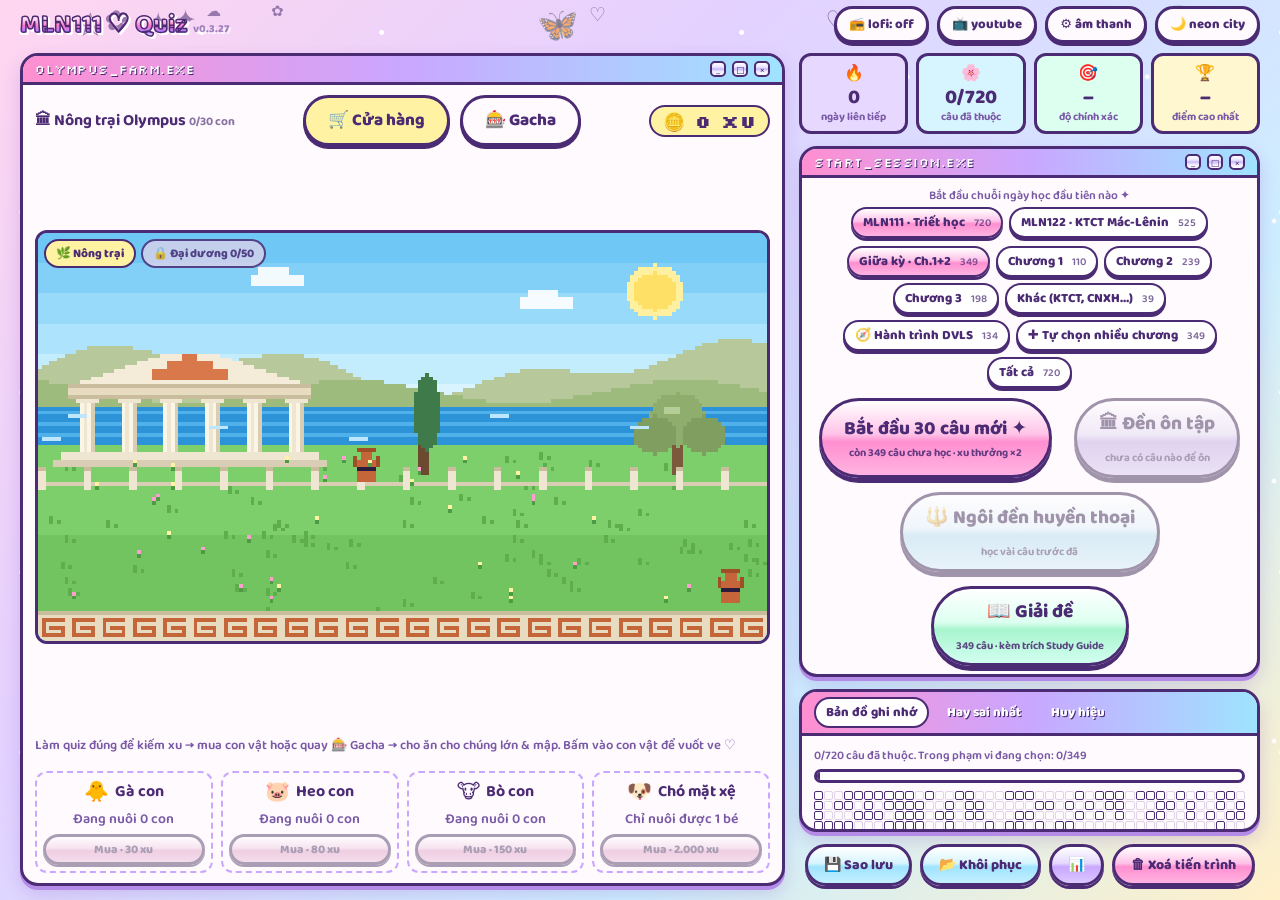
==== index.html @ 5731a17d "Thẻ «câu nhiều đáp án» không nêu số đáp án (v0.3.27) Co-Authored-By: Claude Sonnet 5.5 <noreply@anth" ====
<!doctype html>
<html lang="vi">
<head>
<meta charset="utf-8">
<meta name="viewport" content="width=device-width, initial-scale=1">
<title>MLN111 Quiz Y2K v0.3.27</title>
<link rel="preconnect" href="https://fonts.googleapis.com">
<link rel="preconnect" href="https://fonts.gstatic.com" crossorigin>
<link href="https://fonts.googleapis.com/css2?family=Baloo+2:wght@500;700;800&family=Silkscreen&family=VT323&display=swap" rel="stylesheet">
<link rel="stylesheet" href="css/base.css">
<link rel="stylesheet" href="css/farm.css">
<link rel="stylesheet" href="css/components.css">
<link rel="stylesheet" href="css/home.css">
<link rel="stylesheet" href="css/quiz.css">
<link rel="stylesheet" href="css/result.css">
<link rel="stylesheet" href="css/guide.css">
<link rel="stylesheet" href="css/story.css">
<link rel="stylesheet" href="css/theme.css">
<link rel="stylesheet" href="css/sound-panel.css">
<link rel="stylesheet" href="css/tv.css">
<link rel="stylesheet" href="css/neon-city.css">
<link rel="stylesheet" href="css/home-compact.css">
<link rel="stylesheet" href="css/responsive.css">
</head>
<body class="on-home">
<canvas id="city"></canvas>
<div class="floaty" id="floaty"></div>
<div class="theme-bar">
  <span class="tb-title"><span class="subj-code">MLN111</span> ♡ Quiz <small>v0.3.27</small></span>
  <button class="tbtn" id="lofiBtn" title="Nhạc lofi tự tạo, không cần mạng">📻 lofi: off</button>
  <button class="tbtn" id="tvBtn" title="Phát nhạc từ link YouTube">📺 youtube</button>
  <button class="tbtn" id="sndBtn" title="Cài đặt âm thanh">⚙ âm thanh</button>
  <button class="tbtn" id="themeBtn">🌙 neon city</button>
</div>

<div class="wrap">
  <div class="logo">
    <h1><span class="subj-code">MLN111</span> ♡ Quiz <small style="font-size:12px;opacity:.6;font-weight:700">v0.3.27</small></h1>
    <p><span class="day-only" id="subjDay">✦ ôn Triết học Mác–Lênin kiểu siêu cute ✦</span><span class="night-only" id="subjNight">// lofi beats to study triết học to · 2:00 AM ☂</span></p>
  </div>

  <!-- HOME -->
  <section id="home">
    <div class="col">
      <div class="win farmwin">
        <div class="bar"><span class="t pixel">olympus_farm.exe</span><span class="dots"><i>_</i><i>□</i><i>×</i></span></div>
        <div class="body farm">
          <div class="fhead"><b><span id="mapName">🏛 Nông trại Olympus</span> <small id="farmCount"></small></b><div class="fsw" role="tablist"><button type="button" data-ft="shop" class="on">🛒 Cửa hàng</button><button type="button" data-ft="gacha">🎰 Gacha</button></div><span class="coins pixel" id="coins">🪙 0 xu</span></div>
          <div class="fwrap"><div class="fstage"><canvas id="farmCv" width="192" height="108" aria-label="Nông trại Hy Lạp cổ đại"></canvas><div id="farmTags" class="ftags"></div><div class="fmaps" id="fmaps"></div></div></div>
          <div class="finfo">
            <div class="hint" id="farmInfo"></div>
            <form id="renameForm" class="hidden"><input id="renameIn" maxlength="16" placeholder="Đặt tên cho bé…" autocomplete="off" aria-label="Tên con vật"><button class="btn small" type="submit" title="Lưu tên">✏️</button><button class="btn small blue" type="button" id="feedSel">🌾</button><button class="btn small" type="button" id="voiceSel" title="Ghi âm giọng cho bé">🎙️</button><button class="btn small lav" type="button" id="sellSel">💰</button></form>
          </div>
          <div class="fshop" id="farmShop"></div>
          <div class="gshop hidden" id="gachaShop"></div>
        </div>
      </div>
    </div>

    <div class="col">
      <div class="stats">
        <div class="stat"><div class="e">🔥</div><div class="v" id="sStreak">0</div><div class="l">ngày liên tiếp</div></div>
        <div class="stat"><div class="e">🌸</div><div class="v" id="sMaster">0</div><div class="l">câu đã thuộc</div></div>
        <div class="stat"><div class="e">🎯</div><div class="v" id="sAcc">–</div><div class="l">độ chính xác</div></div>
        <div class="stat"><div class="e">🏆</div><div class="v" id="sBest">–</div><div class="l">điểm cao nhất</div></div>
      </div>

      <div class="win startwin">
        <div class="bar"><span class="t pixel">start_session.exe</span><span class="dots"><i>_</i><i>□</i><i>×</i></span></div>
        <div class="body" style="text-align:center">
          <div class="hint" id="todayMsg"></div>
          <div class="chips" id="subjectChips"></div>
          <div class="chips" id="scopeChips"></div>
          <div class="startrow"><button class="btn big-start" id="startBtn"><span id="startMain">Bắt đầu 30 câu ✦</span><small id="startSub">xu thưởng ×2</small></button><button class="btn lav big-start review" id="reviewBtn" title="Ôn lại các câu đã học · xu thưởng cơ bản">🏛 Đền ôn tập<small id="reviewSub">xu ×2</small></button><button class="btn blue big-start review" id="templeBtn" title="100 câu liên tiếp từ các câu đã học · điểm = số câu đúng"><span>🔱 Ngôi đền huyền thoại</span><small id="templeSub"></small></button><button class="btn mint big-start review" id="giaideBtn" title="Làm lần lượt toàn bộ câu trong phạm vi · sau mỗi câu có trích Study Guide · thoát ra vẫn làm tiếp được"><span id="giaideMain">📖 Giải đề</span><small id="giaideSub"></small></button><button class="btn peach big-start review hidden" id="onsaiBtn" title="Làm lại các câu đã sai trong Giải đề · đúng thì gỡ khỏi kho, sai thì giữ lại cho lượt sau"><span id="onsaiMain">📕 Ôn câu sai</span><small id="onsaiSub"></small></button></div>
          <button class="btn lav story-entry hidden" id="storyBtn" title="Học cả môn qua một câu chuyện có tương tác"><span>📜 Câu chuyện KTCT</span><small>học qua truyện · mô phỏng · quiz chốt</small></button>
          <button type="button" class="linkbtn hidden" id="giaideReset">↺ giải đề lại từ đầu (theo phạm vi đang chọn)</button>
          <div class="hint" style="margin-top:8px">Học mới: toàn câu chưa làm · Ôn tập: ưu tiên câu vừa sai → master 💫 · Giải đề: cả bộ đề, làm tiếp được · Ôn câu sai: làm lại câu sai khi giải đề, đúng là gỡ khỏi kho · mọi chế độ đều trích Study Guide</div>
        </div>
      </div>

      <div class="win infowin">
        <div class="bar"><div class="tabs" role="tablist">
          <button class="tab on" role="tab" data-tab="map" aria-selected="true">Bản đồ ghi nhớ</button>
          <button class="tab" role="tab" data-tab="weak" aria-selected="false">Hay sai nhất</button>
          <button class="tab" role="tab" data-tab="stk" aria-selected="false">Huy hiệu</button>
        </div></div>
        <div class="body tabbody">
          <div class="tabp" id="tp-map">
            <div class="hint" id="mapCount"></div>
            <div class="meter blue"><div id="masterBar" style="width:0%"></div></div>
            <div class="grid100" id="grid"></div>
            <div class="legend">
              <span><i data-b="0"></i>chưa học</span>
              <span><i data-b="-1"></i>vừa sai</span>
              <span><i data-b="1"></i>đang nhớ</span>
              <span><i data-b="2"></i>khá ổn</span>
              <span><i data-b="3"></i>đã thuộc</span>
              <span><i data-b="4"></i>rất chắc</span>
              <span><i data-b="5"></i>master ✦</span>
            </div>
          </div>
          <div class="tabp hidden" id="tp-weak"><ul class="weak" id="weakList"></ul></div>
          <div class="tabp hidden" id="tp-stk"><div class="badges" id="badges"></div></div>
        </div>
      </div>

      <div class="actions">
        <button class="btn small blue" id="exportBtn" title="Tiến trình được lưu tự động trong trình duyệt này. Sao lưu (kèm giọng ghi âm) để chuyển sang máy khác">💾 Sao lưu</button>
        <button class="btn small blue" id="importBtn">📂 Khôi phục</button>
        <button class="btn small lav" id="storageBtn" title="Xem dung lượng đã dùng" aria-label="Dung lượng lưu trữ">📊</button>
        <button class="btn small" id="resetBtn">🗑 Xoá tiến trình</button>
        <input type="file" id="importFile" accept=".json,application/json" class="hidden">
      </div>
      <footer>Tiến trình được lưu tự động trong trình duyệt này ♡</footer>
    </div>
  </section>

  <!-- CÂU CHUYỆN KTCT (MLN122) -->
  <section id="story" class="hidden">
    <div class="win storywin">
      <div class="bar"><span class="t pixel">ktct_story.exe</span><span class="dots"><i>_</i><i>□</i><i>×</i></span></div>
      <div class="body" id="storyBody"></div>
    </div>
  </section>

  <!-- QUIZ -->
  <section id="quiz" class="hidden">
    <div class="win">
      <div class="bar"><span class="t pixel" id="qTitle">question_01.exe</span><span class="dots"><i>_</i><i>□</i><i id="quitX" style="cursor:pointer" title="Thoát">×</i></span></div>
      <div class="body">
        <div class="qtop">
          <span class="chip pixel" id="qCount">1/30</span>
          <span class="chip combo" id="combo">combo ×0</span>
          <span class="chip mult pixel" id="qMult">xu ×1</span>
          <span class="chip" id="qScore">✓ 0</span>
          <span class="chip pixel" id="qXp">+0 xu</span>
        </div>
        <div class="meter" style="margin-bottom:16px"><div id="qBar" style="width:0%"></div></div>
        <div id="qTags"></div>
        <p class="qtext" id="qText"></p>
        <div class="opts" id="opts"></div>
        <div class="feedback" id="fb"><span class="fe" id="fbE"></span><span id="fbT"></span></div>
        <div id="explain"></div>
        <div class="qnav">
          <button class="btn small lav" id="quitBtn">← Thoát</button>
          <span class="kbd">phím 1–5 / A–E để chọn · Enter để tiếp</span>
          <button class="btn small blue" id="nextBtn">Chốt đáp án</button>
        </div>
      </div>
    </div>
  </section>

  <!-- RESULT -->
  <section id="result" class="hidden">
    <div class="win">
      <div class="bar"><span class="t pixel">result.exe</span><span class="dots"><i>_</i><i>□</i><i>×</i></span></div>
      <div class="body score">
        <div class="num" id="rNum">0/30</div>
        <div class="sticker" id="rSticker"></div>
        <div class="hint" id="rMsg"></div>
        <div class="row" style="margin-top:14px">
          <span class="chip pixel" id="rXp">+0 xu</span>
          <span class="chip" id="rCombo">combo max ×0</span>
          <span class="chip" id="rStreak">🔥 0 ngày</span>
        </div>
        <div id="rBadges" class="badges" style="justify-content:center;margin-top:14px"></div>
        <div class="row" style="margin-top:18px">
          <button class="btn" id="againBtn">Thêm 30 câu nữa ✦</button>
          <button class="btn lav hidden" id="fixAgain">🔁 Làm lại câu sai</button>
          <button class="btn peach hidden" id="onsaiAgain">📕 Ôn câu sai</button>
          <button class="btn blue" id="homeBtn">Về nhà ⌂</button>
        </div>
      </div>
    </div>
    <div class="win" id="reviewWin">
      <div class="bar"><span class="t pixel">on_lai_cau_sai.txt</span><span class="dots"><i>_</i><i>□</i><i>×</i></span></div>
      <div class="body"><div class="review" id="review"></div></div>
    </div>
  </section>
</div>

<div class="win sset hidden" id="sset" role="dialog" aria-label="Cài đặt âm thanh">
  <div class="bar"><span class="t pixel">sound_settings.exe</span><span class="dots"><i id="ssClose" style="cursor:pointer" title="Đóng">×</i></span></div>
  <div class="ssbody">
    <label class="sw"><input type="checkbox" id="ssHover"><span>Tiếng khi rê chuột</span></label>
    <div class="ssnote">Chọn kiểu tiếng (bấm để nghe thử):</div>
    <div class="sschips" id="ssStyles"></div>
    <label class="sw"><input type="checkbox" id="ssFx"><span>Tiếng đúng / sai / hoàn thành</span></label>
    <div class="swrow" id="ssMemeRow"><label class="sw"><input type="checkbox" id="ssMeme"><span>Tiếng meme khi sai 😂</span></label><button type="button" class="tbtn" id="ssMemeTry">▶ thử</button></div>
    <label class="rng"><span>Âm lượng hiệu ứng</span><input type="range" id="ssVol" min="0" max="100"></label>
    <label class="rng"><span>Âm lượng lofi</span><input type="range" id="ssLofi" min="0" max="100"></label>
  </div>
</div>

<div class="win tv hidden" id="tv">
  <div class="bar"><span class="t pixel">tv.exe ♪</span><span class="dots"><i id="tvMin" style="cursor:pointer" title="Thu gọn">_</i><i id="tvClose" style="cursor:pointer" title="Tắt nhạc">×</i></span></div>
  <div class="tvbody">
    <div class="screen"><div id="tvPlayer"></div><div class="tvempty" id="tvEmpty">▾ dán link YouTube bên dưới ▾</div></div>
    <div class="tvctl">
      <button class="tbtn" id="tvPlay" title="Phát / tạm dừng">▶</button>
      <input type="range" id="tvVol" min="0" max="100" aria-label="Âm lượng">
      <button class="tbtn" id="tvLoop" title="Lặp lại">🔁</button>
    </div>
    <form id="tvForm" class="tvform"><input id="tvUrl" placeholder="Link YouTube (video hoặc playlist)…" autocomplete="off"><button class="tbtn" type="submit">+ phát</button></form>
    <div class="tvmsg" id="tvMsg"></div>
    <ul class="tvlist" id="tvList"></ul>
  </div>
</div>

<div id="newsModal" class="gmodal hidden" role="dialog" aria-modal="true" aria-label="Thông báo cập nhật"><div class="gbox">
  <div style="font-size:42px">🎉</div>
  <h3>Hệ thống vừa có cập nhật mới!</h3>
  <div id="newsBody" class="news-body"></div>
  <div style="display:flex;gap:8px;justify-content:center;flex-wrap:wrap;margin-top:10px"><button class="btn" id="newsGo">Thử ngay ✦</button><button class="btn lav" id="newsOk">Đã hiểu</button></div>
</div></div>
<div id="gModal" class="gmodal hidden" role="dialog" aria-modal="true" aria-label="Máy gacha"><div id="gBox" class="gbox"></div></div>
<script src="js/data/questions.js"></script>
<script src="js/data/questions-dvls.js"></script>
<script src="js/data/questions-mln122.js"></script>
<script src="js/data/sounds.js"></script>
<script src="js/data/guide.js"></script>
<script src="js/data/guide-mln122.js"></script>
<script src="js/core/config.js"></script>
<script src="js/core/storage.js"></script>
<script src="js/quiz/selection.js"></script>
<script src="js/farm/sprites.js"></script>
<script src="js/farm/gacha-land.js"></script>
<script src="js/farm/gacha-ocean.js"></script>
<script src="js/farm/farm-scene.js"></script>
<script src="js/farm/ocean-scene.js"></script>
<script src="js/farm/farm-loop.js"></script>
<script src="js/farm/farm-ui.js"></script>
<script src="js/farm/gacha.js"></script>
<script src="js/farm/farm-input.js"></script>
<script src="js/farm/voice.js"></script>
<script src="js/core/dates.js"></script>
<script src="js/progress/badges.js"></script>
<script src="js/audio/sfx.js"></script>
<script src="js/audio/sound-panel.js"></script>
<script src="js/ui/fx.js"></script>
<script src="js/ui/theme.js"></script>
<script src="js/ui/city.js"></script>
<script src="js/audio/lofi.js"></script>
<script src="js/ui/tv.js"></script>
<script src="js/ui/storage-panel.js"></script>
<script src="js/ui/home.js"></script>
<script src="js/quiz/guide-match.js"></script>
<script src="js/quiz/session.js"></script>
<script src="js/story/formulas.js"></script>
<script src="js/data/story-mln122.js"></script>
<script src="js/story/story.js"></script>
<script src="js/ui/news.js"></script>
<script src="js/app.js"></script>
</body>
</html>
---- css/base.css ----
:root{
  --pink:#ff8fd0; --pink2:#ffc2e8; --lav:#c9a7ff; --lav2:#e6d8ff; --sky:#9fe3ff; --sky2:#d7f5ff;
  --mint:#a8f5cf; --lemon:#fff3a3; --ink:#4b2b73; --ink2:#7a5aa6; --white:#fffafe;
  --ok:#3ddc97; --bad:#ff5c8a;
  --chrome:linear-gradient(180deg,#ffffff 0%,#e9e3ff 35%,#c7b8f5 50%,#efe9ff 70%,#ffffff 100%);
  --shadow:0 6px 0 #b48ce8, 0 10px 24px rgba(120,60,180,.25);
}
*{box-sizing:border-box}
html,body{margin:0;min-height:100%}
body{
  font-family:"Baloo 2",system-ui,sans-serif;color:var(--ink);
  background:
    radial-gradient(circle at 12% 18%,#fff 0 2px,transparent 3px),
    radial-gradient(circle at 78% 32%,#fff 0 1.5px,transparent 3px),
    radial-gradient(circle at 42% 78%,#fff 0 2px,transparent 3px),
    radial-gradient(circle at 90% 85%,#fff 0 1.5px,transparent 3px),
    linear-gradient(135deg,#ffd6f0 0%,#e3d1ff 35%,#cdeeff 70%,#fff0c9 100%);
  background-size:180px 180px,240px 240px,200px 200px,260px 260px,100% 100%;
  background-attachment:fixed;
  overflow-x:hidden;
}
.pixel{font-family:"Silkscreen",monospace;letter-spacing:.5px}
.floaty{position:fixed;inset:0;pointer-events:none;z-index:0;overflow:hidden}
.floaty span{position:absolute;font-size:22px;opacity:.55;animation:drift linear infinite}
@keyframes drift{from{transform:translateY(110vh) rotate(0)}to{transform:translateY(-15vh) rotate(360deg)}}


.wrap{position:relative;z-index:1;max-width:820px;margin:0 auto;padding:22px 16px 60px}
.logo{text-align:center;margin:6px 0 18px}
.logo h1{
  margin:0;font-size:clamp(34px,8vw,58px);line-height:1;font-weight:800;
  background:linear-gradient(180deg,#fff 0%,#ffd1f0 30%,#ff7ac8 52%,#b07bff 75%,#fff 100%);
  -webkit-background-clip:text;background-clip:text;color:transparent;
  -webkit-text-stroke:2px var(--ink);filter:drop-shadow(3px 4px 0 #fff) drop-shadow(5px 6px 0 rgba(75,43,115,.25));
}
.logo p{margin:6px 0 0;color:var(--ink2);font-weight:700}
---- css/farm.css ----
.farm canvas{width:100%;height:100%;display:block;image-rendering:pixelated;cursor:pointer}
.fstage{position:relative;width:100%;aspect-ratio:16/9;container-type:inline-size;border:3px solid var(--ink);border-radius:12px;overflow:hidden;background:#8fd8ff}
.ftags{position:absolute;inset:0;pointer-events:none;overflow:hidden}
.ftag{position:absolute;transform:translate(-50%,-100%);white-space:nowrap;font-weight:800;font-size:clamp(9px,2.6cqw,14px);line-height:1.1;color:#fff;background:rgba(75,43,115,.78);border-radius:999px;padding:1px 7px;text-shadow:0 1px 0 rgba(0,0,0,.4)}
[data-theme="night"] .ftag{border-radius:2px;background:rgba(10,7,24,.8);color:var(--lemon)}
.fhead{display:flex;justify-content:space-between;align-items:center;gap:8px;flex-wrap:wrap;margin-bottom:8px}
.fhead small{font-size:12px;opacity:.65;font-weight:700}
.coins{font-size:18px;font-weight:800;border:2px solid var(--ink);border-radius:999px;padding:2px 12px;background:var(--lemon)}
#renameIn{flex:1;min-width:0;font:inherit;padding:6px 14px;border:2px solid var(--ink);border-radius:999px;background:#fff;color:var(--ink)}
#renameForm.hidden{display:none!important}
[data-theme="night"] #renameIn{border-radius:2px;background:#0a0718;color:#fff;border-color:var(--sky)}
.fshop{display:grid;grid-template-columns:repeat(auto-fit,minmax(150px,1fr));gap:10px}
.fcard{border:2px dashed var(--lav);border-radius:12px;padding:8px;text-align:center;display:grid;gap:6px;justify-items:center}
.fcard .e{font-size:28px;line-height:1}
.fcard .btn:disabled{opacity:.45;cursor:not-allowed;filter:grayscale(.4)}
[data-theme="night"] .fstage{border-radius:2px;border-color:var(--sky)}
[data-theme="night"] .coins{border-radius:2px;background:#241a05;color:var(--lemon)}
[data-theme="night"] .fcard{border-radius:2px;border-color:#3d3279}
.fmaps{position:absolute;top:6px;left:6px;z-index:3;display:flex;gap:5px}
.fmaps button{font-family:"Baloo 2",system-ui,sans-serif;font-weight:800;font-size:12px;cursor:pointer;border:2px solid var(--ink);border-radius:999px;padding:3px 10px;background:rgba(255,255,255,.88);color:var(--ink)}
.fmaps button.on{background:var(--lemon);color:#4b2b73}
.fmaps button.lock{opacity:.85;background:rgba(220,210,235,.92)}
[data-theme="night"] .fmaps button{border-radius:2px;border-color:var(--sky);background:rgba(10,7,24,.82);color:var(--sky)}
[data-theme="night"] .fmaps button.on{background:var(--pink);color:#1a0a1f;border-color:var(--pink)}
.fsw{display:flex;gap:10px}
.fsw button{font-family:"Baloo 2",system-ui,sans-serif;font-weight:800;font-size:17px;cursor:pointer;border:3px solid var(--ink);border-radius:999px;padding:9px 22px;box-shadow:0 3px 0 var(--ink);background:var(--white);color:var(--ink)}
.fsw button.on{background:var(--lemon);color:#4b2b73}
[data-theme="night"] .fsw button{border-radius:2px;border-color:var(--lav);background:#170f33;color:var(--ink2)}
[data-theme="night"] .fsw button.on{background:var(--pink);color:#1a0a1f;border-color:var(--pink)}
.gshop{display:grid;grid-template-columns:repeat(auto-fit,minmax(200px,1fr));gap:10px}
.gcard{display:grid;grid-template-columns:auto 1fr;gap:4px 10px;align-items:center;border:2px solid var(--ink);border-radius:12px;padding:8px;background:linear-gradient(160deg,var(--g1),var(--g2));color:#3a2457}
[data-theme="night"] .gcard{border-radius:2px;border-color:var(--lav);background:linear-gradient(160deg,#1d1544,#0c2436);color:var(--ink)}
.gcard canvas{cursor:default!important}
.gi{display:grid;gap:1px;min-width:0}
.gi b{font-size:14px;line-height:1.15}
.gi small{font-size:11px;opacity:.75;font-weight:700}
.gbtns{grid-column:1/3;display:flex;gap:6px}
.gbtns .btn{flex:1;font-size:12px;padding:4px 6px;box-shadow:0 2px 0 var(--ink);white-space:nowrap}
.gbtns .btn:first-child{flex:2}
.gcard .btn:disabled,#renameForm .btn:disabled{opacity:.45;cursor:not-allowed;filter:grayscale(.4)}
#renameForm .btn{white-space:nowrap;padding:5px 11px}
.gmodal{position:fixed;inset:0;z-index:200;display:grid;place-items:center;background:rgba(40,20,70,.62);backdrop-filter:blur(3px);padding:14px;animation:fadeIn .2s}
.gbox{width:min(700px,100%);max-height:calc(100dvh - 28px);overflow:auto;background:var(--white);color:var(--ink);border:3px solid var(--ink);border-radius:18px;box-shadow:0 8px 0 #b48ce8,0 16px 40px rgba(0,0,0,.3);padding:16px;text-align:center}
[data-theme="night"] .gbox{border-radius:4px;border-color:var(--sky);background:#0e0a22}
.gbox h3{margin:6px 0 2px;font-size:20px}
.gnote{margin:2px 0 8px;opacity:.8;font-weight:700;font-size:14px}
.grar{display:inline-block;color:#fff;font-family:"Silkscreen",monospace;font-size:13px;padding:3px 14px;border-radius:999px;border:2px solid #4b2b73;text-shadow:1px 1px 0 rgba(0,0,0,.45)}
.grar.r3{background:linear-gradient(90deg,#ff5fa2,#ffb800,#5ac86a,#4aa8ff,#b45cff,#ff5fa2);background-size:200% 100%;animation:rainbow 2s linear infinite}
.gstage{display:grid;place-items:center;min-height:180px;margin:8px 0;border-radius:14px;background:radial-gradient(circle,var(--gc,transparent) 0,transparent 68%)}
.gstage canvas{image-rendering:pixelated}
.gcap canvas{animation:rattle .18s infinite}
.gstage canvas.pop{animation:revealPop .5s cubic-bezier(.2,1.4,.4,1)}
@keyframes rattle{0%{transform:rotate(-12deg)}50%{transform:rotate(12deg) translateY(-4px)}100%{transform:rotate(-12deg)}}
@keyframes rainbow{to{background-position:200% 0}}
@keyframes revealPop{0%{transform:scale(.2);opacity:0}70%{transform:scale(1.15)}100%{transform:scale(1);opacity:1}}
.vbar{height:12px;border:2px solid var(--ink);border-radius:999px;overflow:hidden;margin:10px auto;width:min(340px,100%)}
.vbar i{display:block;height:100%;width:0;background:var(--pink)}
.vrow{display:flex;gap:8px;align-items:center;justify-content:center;flex-wrap:wrap;margin:6px 0;font-weight:700;font-size:14px}
.vrow input[type=range]{width:200px;accent-color:var(--pink)}
.gnew{display:inline-block;margin-left:8px;font-size:12px;vertical-align:middle;background:#fff3a3;color:#4b2b73;border:2px solid #4b2b73;border-radius:999px;padding:0 8px}
.gact{display:flex;gap:10px;justify-content:center;flex-wrap:wrap;margin-top:8px}
.grates{display:flex;gap:6px;flex-wrap:wrap;justify-content:center;font-size:12px;font-weight:800;margin:4px 0 6px}
.grates span{border:2px solid;border-radius:999px;padding:1px 8px}
.gdex{display:grid;grid-template-columns:repeat(auto-fill,minmax(118px,1fr));gap:8px;text-align:center;margin:8px 0}
.gslot{border:2px solid var(--rc);border-radius:12px;padding:6px 4px;display:grid;gap:2px;justify-items:center;align-content:start;min-height:112px}
.gslot .gv{height:58px;display:grid;place-items:end center}
.gslot small{font-size:10px;font-weight:800;color:var(--rc)}
.gslot b{font-size:12px;line-height:1.15}
.gslot em{font-style:normal;font-size:11px;opacity:.75;line-height:1.15}
.gslot.off canvas{filter:brightness(0);opacity:.28}
@media (prefers-reduced-motion:reduce){.gcap canvas,.grar.r3,.gstage canvas.pop{animation:none}}
---- css/components.css ----
.win{background:var(--white);border:3px solid var(--ink);border-radius:18px;box-shadow:var(--shadow);overflow:hidden;margin-bottom:18px}
.bar{display:flex;align-items:center;gap:8px;padding:7px 12px;background:linear-gradient(90deg,var(--pink),var(--lav),var(--sky));border-bottom:3px solid var(--ink);color:#fff;font-size:13px;text-shadow:1px 1px 0 var(--ink)}
.bar .t{flex:1;white-space:nowrap;overflow:hidden;text-overflow:ellipsis}
.bar .dots{display:flex;gap:6px}
.bar .dots i{width:16px;height:16px;border-radius:5px;border:2px solid var(--ink);background:var(--chrome);display:grid;place-items:center;font-style:normal;font-size:9px;color:var(--ink);text-shadow:none}
.body{padding:18px}

.btn{
  font:inherit;font-weight:800;cursor:pointer;border:3px solid var(--ink);border-radius:999px;padding:12px 26px;
  background:linear-gradient(180deg,#fff 0%,var(--pink2) 45%,var(--pink) 55%,#ffb3e2 100%);color:var(--ink);
  box-shadow:0 5px 0 var(--ink);transition:transform .08s,box-shadow .08s;font-size:18px;
}
.btn:hover{transform:translateY(-2px);box-shadow:0 7px 0 var(--ink)}
.btn:active{transform:translateY(4px);box-shadow:0 1px 0 var(--ink)}
.btn.blue{background:linear-gradient(180deg,#fff 0%,var(--sky2) 45%,var(--sky) 55%,#c4f0ff 100%)}
.btn.lav{background:linear-gradient(180deg,#fff 0%,var(--lav2) 45%,var(--lav) 55%,#dcc8ff 100%)}
.btn.small{font-size:14px;padding:7px 16px;box-shadow:0 3px 0 var(--ink)}
.btn:disabled{opacity:.45;cursor:not-allowed;transform:none}
.startrow{display:flex;flex-wrap:wrap;gap:12px;justify-content:center;align-items:stretch}
.big-start small{display:block;font-family:inherit;font-size:12px;font-weight:700;opacity:.85;margin-top:2px}
.big-start:disabled,.big-start.review:disabled{opacity:.5;cursor:not-allowed;animation:none;filter:grayscale(.4)}
.big-start{display:block;margin:6px auto 0;font-size:24px;padding:16px 40px;animation:bob 2.2s ease-in-out infinite}
@keyframes bob{50%{transform:translateY(-5px)}}
---- css/home.css ----
/* home */
.hero{display:grid;grid-template-columns:auto 1fr;gap:18px;align-items:center}
.pet{width:110px;height:110px;border-radius:50%;border:3px solid var(--ink);display:grid;place-items:center;font-size:58px;
  background:radial-gradient(circle at 35% 30%,#fff 0 18%,var(--lemon) 40%,var(--pink2) 100%);box-shadow:inset -6px -8px 0 rgba(176,123,255,.35);animation:bob 3s ease-in-out infinite}
.lvl{display:flex;justify-content:space-between;align-items:baseline;gap:8px;flex-wrap:wrap}
.lvl b{font-size:26px}
.meter{height:22px;border:3px solid var(--ink);border-radius:999px;background:#fff;overflow:hidden;margin-top:6px}
.meter>div{height:100%;background:repeating-linear-gradient(45deg,var(--pink) 0 12px,#ffa6dc 12px 24px);border-right:3px solid var(--ink);transition:width .6s cubic-bezier(.3,1.6,.5,1)}
.meter.blue>div{background:repeating-linear-gradient(45deg,var(--sky) 0 12px,#bdecff 12px 24px)}
.hint{color:var(--ink2);font-size:14px;font-weight:600}

.stats{display:grid;grid-template-columns:repeat(4,1fr);gap:12px}
.stat{border:3px solid var(--ink);border-radius:16px;padding:10px;text-align:center;background:var(--lav2)}
.stat:nth-child(2){background:var(--sky2)}.stat:nth-child(3){background:#dcfff0}.stat:nth-child(4){background:#fff7cf}
.stat .e{font-size:26px}
.stat .v{font-size:26px;font-weight:800;line-height:1.1}
.stat .l{font-size:12px;font-weight:700;color:var(--ink2)}

.chips{display:flex;flex-wrap:wrap;gap:8px;justify-content:center;margin:4px 0 14px}
.chip{font:inherit;font-weight:700;font-size:14px;padding:6px 14px;border-radius:999px;border:2px solid var(--ink);background:#fff;color:var(--ink);cursor:pointer;box-shadow:0 3px 0 var(--ink);transition:transform .08s}
.chip:active{transform:translateY(2px);box-shadow:0 1px 0 var(--ink)}
.chip.on{background:linear-gradient(180deg,#fff 0%,var(--pink2) 45%,var(--pink) 55%,#ffb3e2 100%)}
.chip small{opacity:.7;font-weight:600;margin-left:4px}
.grid100 i.out{opacity:.18}
[data-theme="night"] .chip{background:var(--surface);color:var(--ink);border-color:var(--line2);box-shadow:3px 3px 0 var(--hard)}
[data-theme="night"] .chip.on{background:var(--pink);color:#1a0a1f;border-color:var(--pink);box-shadow:3px 3px 0 var(--hard)}
.grid100{display:grid;grid-template-columns:repeat(auto-fill,minmax(9px,1fr));gap:1px;margin-top:8px}
.grid100 i{aspect-ratio:1;border-radius:2px;border:1px solid var(--ink)}
.grid100 i,.legend i{--c0:#fff;--c-1:#ff9cb8;--c1:#ffe9a3;--c2:#c8f0ff;--c3:#b8f5d6;--c4:#7fe6b2;--c5:#d7b5ff;background:var(--c0)}
i[data-b="-1"]{background:var(--c-1)!important}
i[data-b="1"]{background:var(--c1)!important}
i[data-b="2"]{background:var(--c2)!important}
i[data-b="3"]{background:var(--c3)!important}
i[data-b="4"]{background:var(--c4)!important}
i[data-b="5"]{background:var(--c5)!important}
.legend{display:flex;flex-wrap:wrap;gap:4px 10px;margin-top:8px;font-size:11px;font-weight:700;color:var(--ink2)}
.legend span{display:flex;align-items:center;gap:4px}
.legend i{width:14px;height:14px;border-radius:4px;border:2px solid var(--ink);display:inline-block}

.weak{list-style:none;margin:0;padding:0;display:grid;gap:8px}
.weak li{border:2px dashed var(--pink);border-radius:12px;padding:8px 12px;background:#fff5fb;font-size:15px;display:flex;gap:10px;align-items:flex-start}
.weak .rate{flex:none;font-weight:800;color:var(--bad);font-size:13px;background:#ffe0ea;border:2px solid var(--bad);border-radius:999px;padding:0 8px}

.badges{display:flex;flex-wrap:wrap;gap:10px}
.badge{width:68px;text-align:center;font-size:10px;font-weight:700;line-height:1.2}
.badge .ic{width:46px;height:46px;margin:0 auto 4px;border-radius:50%;border:3px solid var(--ink);display:grid;place-items:center;font-size:23px;background:var(--chrome)}
.badge.off{opacity:.35;filter:grayscale(1)}
.badge.off .ic{background:#eee}

.row{display:flex;gap:10px;flex-wrap:wrap;justify-content:center;align-items:center}
h3{margin:0 0 10px;font-size:18px}
---- css/quiz.css ----
/* quiz */
.qtop{display:flex;justify-content:space-between;align-items:center;gap:10px;margin-bottom:8px;flex-wrap:wrap}
.chip{display:inline-flex;align-items:center;gap:5px;border:2px solid var(--ink);border-radius:999px;padding:2px 12px;font-weight:800;font-size:14px;background:#fff}
.chip.combo{background:var(--lemon)}
.chip.combo.hot{background:linear-gradient(90deg,#ffb36b,#ff7ac8);color:#fff;text-shadow:1px 1px 0 var(--ink);animation:wiggle .4s}
@keyframes wiggle{25%{transform:rotate(-6deg) scale(1.1)}75%{transform:rotate(6deg) scale(1.1)}}
.tag{display:inline-block;font-size:12px;font-weight:800;border:2px solid var(--ink);border-radius:8px;padding:0 8px;margin-bottom:8px}
.tag.new{background:var(--sky2)}.tag.hard{background:#ffd0de}.tag.ok{background:#dcfff0}.tag.multi{background:var(--lemon)}.tag.dvls{background:#ffe0c2}
.qtext{font-size:clamp(18px,3.2vw,22px);font-weight:700;line-height:1.4;margin:0 0 14px;white-space:pre-line}
.opts{display:grid;gap:10px}
.opt{
  display:flex;gap:12px;align-items:flex-start;text-align:left;width:100%;font:inherit;font-size:17px;font-weight:600;color:var(--ink);
  border:3px solid var(--ink);border-radius:14px;background:#fff;padding:10px 14px;cursor:pointer;box-shadow:0 4px 0 var(--lav);transition:transform .08s,background .15s
}
.opt:hover:not(:disabled){background:#fff3fb;transform:translateX(4px)}
.opt .k{flex:none;width:30px;height:30px;border-radius:9px;border:2px solid var(--ink);display:grid;place-items:center;font-family:"Silkscreen",monospace;background:var(--lav2)}
.opt.sel{background:#fff0c4}
.opt.sel .k{background:var(--lemon)}
.opt.right{background:#d4ffe9;border-color:#1f9e66;box-shadow:0 4px 0 #1f9e66}
.opt.right .k{background:var(--ok);color:#fff}
.opt.wrong{background:#ffe0ea;border-color:#d63864;box-shadow:0 4px 0 #d63864;animation:shake .35s}
.opt.wrong .k{background:var(--bad);color:#fff}
.opt:disabled{cursor:default}
@keyframes shake{20%,60%{transform:translateX(-6px)}40%,80%{transform:translateX(6px)}}
.feedback{margin-top:14px;border:3px solid var(--ink);border-radius:16px;padding:10px 14px;font-weight:700;display:none;align-items:center;gap:12px}
.feedback.show{display:flex;animation:pop .3s cubic-bezier(.3,1.7,.5,1)}
.feedback.good{background:#dcfff0}.feedback.bad{background:#ffe6ee}
.feedback .fe{font-size:34px}
@keyframes pop{from{transform:scale(.7);opacity:0}}
.brag{position:fixed;inset:0;z-index:80;display:grid;place-items:center;background:rgba(40,20,70,.6);backdrop-filter:blur(3px);animation:fadeIn .25s}
@keyframes fadeIn{from{opacity:0}}
.brag-card{width:min(88vw,380px);text-align:center;background:var(--white);border:4px solid var(--ink);border-radius:24px;box-shadow:var(--shadow);padding:22px 20px;animation:bragZoom .8s cubic-bezier(.2,1.5,.4,1)}
.brag-top{font-weight:900;letter-spacing:2px;color:var(--pink)}
.brag-card{max-height:86vh;overflow:auto}
.brag-grid{display:grid;grid-template-columns:repeat(auto-fit,minmax(96px,1fr));gap:10px;margin:14px 0}
.brag-it{font-weight:800;font-size:13px;animation:bragZoom .6s cubic-bezier(.2,1.5,.4,1) backwards}
.brag-it .ic{font-size:52px;line-height:1.2;animation:bragSpin 2.4s ease-in-out infinite alternate}
@keyframes bragZoom{0%{transform:scale(.1) rotate(-20deg);opacity:0}60%{transform:scale(1.15) rotate(4deg);opacity:1}100%{transform:scale(1)}}
@keyframes bragSpin{from{transform:scale(1) rotate(-6deg)}to{transform:scale(1.15) rotate(6deg)}}
[data-theme="night"] .brag-card{background:#0f0a24;border-color:var(--sky);border-radius:4px;color:#fff;box-shadow:5px 5px 0 var(--hard)}
@media (prefers-reduced-motion:reduce){.brag-card,.brag-it,.brag-it .ic{animation:none}}
/* v0.1.2 combo fx */
.combo-pop{position:fixed;left:50%;top:38%;z-index:70;pointer-events:none;text-align:center;font-weight:900;transform:translate(-50%,-50%);animation:comboPop 1s cubic-bezier(.2,1.4,.4,1) forwards}
.combo-pop b{display:block;font-size:clamp(44px,12vw,92px);line-height:1;color:#fff;-webkit-text-stroke:3px var(--ink);text-shadow:0 5px 0 var(--ink),0 0 28px var(--pink);letter-spacing:1px}
.combo-pop span{display:inline-block;margin-top:6px;background:var(--lemon);color:var(--ink);border:3px solid var(--ink);border-radius:999px;padding:2px 14px;font-size:20px}
.combo-pop.t2 b{color:var(--lemon)}.combo-pop.t3 b{color:#ff7ac8}
@keyframes comboPop{0%{transform:translate(-50%,-50%) scale(.2) rotate(-12deg);opacity:0}25%{transform:translate(-50%,-50%) scale(1.15) rotate(3deg);opacity:1}70%{transform:translate(-50%,-60%) scale(1);opacity:1}100%{transform:translate(-50%,-90%) scale(.9);opacity:0}}
.combo-flash{position:fixed;inset:0;z-index:55;pointer-events:none;animation:cflash .7s ease-out forwards;box-shadow:inset 0 0 120px 30px var(--cf,#ff7ac8)}
@keyframes cflash{from{opacity:.9}to{opacity:0}}
.shake{animation:shake .4s}
@keyframes shake{20%{transform:translate(-5px,2px)}40%{transform:translate(5px,-2px)}60%{transform:translate(-3px,-1px)}80%{transform:translate(3px,1px)}}
.chip.combo.hot{animation:wiggle .4s,fire 1s ease-in-out infinite alternate}
@keyframes fire{from{box-shadow:0 0 6px #ff9f43}to{box-shadow:0 0 18px #ff3fa4,0 -4px 14px #ffcf5c}}
.chip.mult{background:linear-gradient(90deg,#ffcf5c,#ff7ac8);color:#fff;text-shadow:1px 1px 0 var(--ink);display:none}
.chip.mult.on{display:inline-block;animation:pop .3s}
@media (prefers-reduced-motion:reduce){.combo-pop,.combo-flash,.shake{animation:none}}

.qnav{display:flex;justify-content:space-between;gap:10px;margin-top:16px;align-items:center}
.kbd{font-size:12px;color:var(--ink2);font-weight:600}
---- css/result.css ----
/* result */
.score{text-align:center}
.score .num{font-size:72px;font-weight:800;line-height:1;-webkit-text-stroke:2px var(--ink);color:var(--pink);text-shadow:4px 4px 0 var(--lav)}
.sticker{display:inline-block;margin:10px 0;padding:6px 18px;border:3px solid var(--ink);border-radius:999px;background:var(--lemon);font-weight:800;font-size:20px;transform:rotate(-3deg)}
.review{display:grid;gap:10px}
.review .it{border:2px solid var(--ink);border-radius:12px;padding:10px 12px;background:#fff}
.review .it .q{font-weight:700;white-space:pre-line}
.review .it .a{color:#1f9e66;font-weight:700;margin-top:4px}
.review .it .y{color:#d63864;font-weight:600;font-size:14px}

.exp{margin-top:12px;border:3px solid var(--ink);border-radius:16px;background:#fffdf3;overflow:hidden;animation:pop .35s cubic-bezier(.3,1.6,.5,1)}
.exp .eh{display:flex;align-items:center;gap:8px;padding:6px 12px;background:linear-gradient(90deg,var(--lemon),#ffe1f3);border-bottom:2px dashed var(--ink);font-weight:800}
.exp .eb{padding:10px 14px;line-height:1.55;font-size:16px}
.exp details{border-top:2px dashed var(--lav)}
.exp summary{cursor:pointer;padding:8px 14px;font-weight:800;color:var(--ink2);list-style:none}
.exp summary::-webkit-details-marker{display:none}
.exp summary::before{content:"▸ ";display:inline-block;transition:transform .15s}
.exp details[open] summary::before{transform:rotate(90deg)}
.exp ul{list-style:none;margin:0;padding:0 14px 12px;display:grid;gap:8px}
.exp li{border:2px solid var(--lav);border-radius:12px;padding:8px 10px;background:#fff;font-size:15px;line-height:1.5}
.exp li.mine{border-color:var(--bad);background:#fff0f4}
.exp li b{display:block;margin-bottom:2px}
.exp li .you{font-size:11px;font-weight:800;color:#fff;background:var(--bad);border-radius:999px;padding:0 7px;margin-left:6px;vertical-align:middle}
.exp .src{padding:6px 14px 10px;font-size:12px;color:var(--ink2);font-style:italic}
.exp .warn{margin:0 14px 12px;border:2px solid #ffb36b;background:#fff2e4;border-radius:12px;padding:8px 10px;font-size:14px;line-height:1.5}
.review .exp{margin-top:8px}
---- css/guide.css ----
/* giải đề: nút trang chủ + khung trích Study Guide sau mỗi câu */
.btn.mint{background:linear-gradient(180deg,#fff 0%,#dcfff0 45%,var(--mint) 55%,#d2fff0 100%)}
.linkbtn{display:block;margin:6px auto 0;border:0;background:none;font:inherit;font-size:12px;font-weight:700;color:var(--ink2);text-decoration:underline dotted;cursor:pointer}
.linkbtn:hover{color:var(--pink)}
.tag.giaide{background:#dcfff0}
/* ôn câu sai (kho câu sai từ giải đề) */
.btn.peach{background:linear-gradient(180deg,#fff 0%,#ffe1cf 45%,#ffb48f 55%,#ffe4d4 100%)}
.tag.onsai{background:#ffe1cf}

.sg{margin-top:12px;border:3px solid var(--ink);border-radius:16px;background:#f3fff9;overflow:hidden;animation:pop .35s cubic-bezier(.3,1.6,.5,1)}
.sg .sg-h{display:flex;align-items:center;gap:8px;padding:6px 12px;background:linear-gradient(90deg,var(--mint),var(--sky2));border-bottom:2px dashed var(--ink);font-weight:800}
.sg .sg-none{padding:10px 14px;font-size:15px;color:var(--ink2)}
.sg-card{padding:10px 14px 8px}
.sg-card + .sg-card{border-top:2px dashed var(--mint)}
.sg-card .sg-t{display:flex;flex-wrap:wrap;align-items:center;gap:4px 8px;margin-bottom:6px}
.sg-card .sg-t b{font-size:16px}
.sg-card .sg-sec{font-size:12px;font-weight:800;border:2px solid var(--ink);border-radius:999px;padding:0 8px;background:#fff}
.sg-card .sg-weak{font-size:11px;font-weight:800;color:var(--ink2);border:2px dashed var(--ink2);border-radius:999px;padding:0 7px}
.sg-card ul{list-style:none;margin:0;padding:0;display:grid;gap:3px}
.sg-card li{position:relative;padding:3px 8px 3px 26px;border-radius:10px;font-size:15px;line-height:1.5}
.sg-card li::before{content:"✦";position:absolute;left:8px;color:#1f9e66}
.sg-card li.trap::before{content:"⚠";color:var(--bad)}
.sg-card li.sure::before{content:"✔";color:#1f9e66}
.sg-card li b{color:#d63864}
.sg-card li.hit{background:var(--lemon);box-shadow:inset 3px 0 0 #ffb36b;font-weight:600}
.sg-card.more li{font-size:14px}
.sg-card .sg-open{display:inline-block;margin-top:6px;font-size:12px;font-weight:800;color:var(--ink2)}
.sg-card .sg-open:hover{color:var(--pink)}
.review .sg{margin-top:8px}

[data-theme="night"] .btn.mint{border-color:var(--mint)}
[data-theme="night"] .linkbtn{color:#b9a4e6}
[data-theme="night"] .tag.giaide{background:#0d2a1f;color:#fff}
[data-theme="night"] .btn.peach{border-color:#e89a73}
[data-theme="night"] .tag.onsai{background:#2e160c;color:#fff}
[data-theme="night"] .sg{border-radius:6px;border-width:2px;background:#0d1a1c;border-color:#2a5a4c;box-shadow:none;color:var(--ink)}
[data-theme="night"] .sg .sg-h{background:#10252a;color:var(--mint);border-bottom-color:#2a5a4c}
[data-theme="night"] .sg-card + .sg-card{border-top-color:#1f5a44}
[data-theme="night"] .sg-card .sg-sec{background:var(--surface);border-color:#2a5a4c;border-radius:4px;color:var(--ink)}
[data-theme="night"] .sg-card .sg-weak{color:#b9a4e6;border-color:#b9a4e6}
[data-theme="night"] .sg-card li b{color:var(--lemon)}
[data-theme="night"] .sg-card li.hit{background:#262008;box-shadow:inset 3px 0 0 var(--lemon);border-radius:4px}
[data-theme="night"] .sg-card .sg-open{color:var(--sky)}
@media (prefers-reduced-motion:reduce){.sg{animation:none}}
---- css/story.css ----
/* ---------- Câu chuyện KTCT (MLN122) ---------- */
.story-entry{display:flex;flex-direction:column;align-items:center;gap:2px;width:100%;margin:10px 0 0;padding:10px}
.story-entry small{font-size:12px;font-weight:700;opacity:.8}
.storywin .body{display:flex;flex-direction:column;gap:12px}
.st-intro{margin:0;color:var(--ink2);font-weight:700;line-height:1.5}
.st-act{border:2px solid var(--line,#d9c8f5);border-radius:14px;padding:12px;background:var(--lav2)}
.st-act.soon{opacity:.6}
.st-act-h{display:flex;flex-wrap:wrap;align-items:baseline;gap:4px 10px}
.st-act-h b{font-size:17px}
.st-act-h small{color:var(--ink2);font-weight:700}
.st-prog{margin-left:auto;font-size:12px;font-weight:800;color:var(--ink2)}
.st-scenes{display:grid;grid-template-columns:repeat(auto-fill,minmax(230px,1fr));gap:8px;margin-top:10px}
.st-scene{display:grid;grid-template-columns:auto 1fr auto;grid-template-rows:auto auto;column-gap:8px;text-align:left;font:inherit;color:var(--ink);background:var(--white);border:2px solid var(--line,#d9c8f5);border-radius:12px;padding:8px 10px;cursor:pointer}
.st-scene:hover{border-color:var(--pink)}
.st-scene.done{border-color:var(--ok)}
.st-no{grid-row:span 2;display:grid;place-items:center;width:28px;height:28px;border-radius:8px;background:var(--sky2);font-weight:800}
.st-tt{font-weight:800}
.st-scene small{grid-column:2;color:var(--ink2);font-size:12px;font-weight:700}
.st-score{grid-row:1;grid-column:3;font-size:12px;font-weight:800;color:var(--ok)}
.st-scene-h{display:flex;flex-wrap:wrap;align-items:center;gap:6px 12px}
.st-scene-h b{font-size:16px}
.st-log{display:flex;flex-direction:column;gap:10px}
.st-step{animation:stIn .35s cubic-bezier(.16,1,.3,1)}
@keyframes stIn{from{opacity:0;transform:translateY(8px)}}
@media (prefers-reduced-motion:reduce){.st-step{animation:none}}
.st-say{display:flex;gap:10px;align-items:flex-start}
.st-say.you,.st-say.lyra{flex-direction:row-reverse}
.st-ic{flex:none;font-size:26px;line-height:1}
.st-bub{background:var(--white);border:2px solid var(--line,#d9c8f5);border-radius:14px;padding:8px 12px;max-width:620px}
.st-bub b{font-size:12px;color:var(--ink2)}
.st-bub p{margin:2px 0 0;line-height:1.55}
.st-say.athena .st-bub{border-color:var(--lav)}
.st-box{border:2px dashed var(--line,#d9c8f5);border-radius:14px;padding:12px;background:var(--white);display:flex;flex-direction:column;gap:8px}
.st-q{margin:0;font-weight:800;line-height:1.5}
.st-opt,.st-bin{font:inherit;font-weight:700;text-align:left;color:var(--ink);background:var(--lav2);border:2px solid var(--line,#d9c8f5);border-radius:10px;padding:8px 12px;cursor:pointer}
.st-opt:hover:not(:disabled),.st-bin:hover:not(:disabled){border-color:var(--sky)}
.st-opt:disabled,.st-bin:disabled{cursor:default}
.st-opt.right,.st-bin.right{border-color:var(--ok);background:color-mix(in srgb,var(--ok) 18%,var(--white))}
.st-opt.wrong,.st-bin.wrong{border-color:var(--bad);animation:shake .3s}
@keyframes shake{25%{transform:translateX(-4px)}75%{transform:translateX(4px)}}
.st-fb{margin:0;font-weight:700;line-height:1.5}
.st-fb.good{color:var(--ok)}
.st-fb.bad{color:var(--bad)}
.st-sort{display:flex;flex-wrap:wrap;align-items:center;gap:6px 10px;padding:6px 0;border-top:1px dashed var(--line,#d9c8f5)}
.st-item{flex:1 1 180px;font-weight:700}
.st-bins{display:flex;flex-wrap:wrap;gap:6px}
.st-bin{font-size:13px;padding:5px 10px}
.st-ordered{margin:0;padding-left:22px;font-weight:700;line-height:1.7}
.st-pool{display:flex;flex-wrap:wrap;gap:6px}
.st-next,.st-gate .btn,.st-sim > .btn{align-self:flex-start}
.st-term{border:2px solid var(--lav);border-radius:14px;overflow:hidden;background:var(--white)}
.st-term-h{background:var(--lav2);padding:8px 12px;font-weight:800}
.st-trans{width:100%;border-collapse:collapse;font-size:14px}
.st-trans th,.st-trans td{text-align:left;padding:6px 12px;border-top:1px dashed var(--line,#d9c8f5);vertical-align:top}
.st-trans th{font-size:12px;color:var(--ink2)}
.st-trans td:last-child{font-weight:800}
.st-gt{border-top:2px solid var(--line,#d9c8f5);padding:8px 12px;background:color-mix(in srgb,var(--mint) 12%,var(--white))}
.st-gt-h{font-weight:800;margin-bottom:6px}
.st-gt-card{margin-bottom:8px}
.st-gt-card ul{margin:4px 0;padding-left:18px;line-height:1.55;font-size:14px}
.st-gt-card li.warn{color:var(--bad)}
.st-caveat{margin:0;padding:8px 12px;border-top:2px dashed var(--line,#d9c8f5);font-size:14px;line-height:1.5;color:var(--ink2)}
.st-sl{display:grid;grid-template-columns:minmax(150px,1fr) 2fr 80px;align-items:center;gap:10px;font-weight:700;font-size:14px}
.st-sl input{width:100%;accent-color:var(--pink)}
.st-sl b{text-align:right}
.st-sl.locked{opacity:.5}
.st-stats{width:100%;border-collapse:collapse;font-size:14px}
.st-stats td,.st-stats th{padding:5px 8px;border-top:1px dashed var(--line,#d9c8f5);text-align:left}
.st-stats td:last-child{text-align:right;font-weight:800;font-variant-numeric:tabular-nums;white-space:nowrap}
.st-stats tr.hl td{color:var(--pink)}
.st-daybar{display:flex;gap:2px;margin:4px 0}
.st-daybar i{flex:1;height:18px;border-radius:3px}
.st-daybar i.nec{background:var(--sky)}
.st-daybar i.sur{background:var(--pink)}
.st-legend{margin:0;font-size:13px;color:var(--ink2);font-weight:700;line-height:1.5}
.st-bars{display:flex;flex-direction:column;gap:4px}
.st-barrow{display:grid;grid-template-columns:minmax(90px,150px) 1fr 90px;align-items:center;gap:8px;font-size:14px;font-weight:700}
.st-barrow b{text-align:right;white-space:nowrap}
.st-barrow.gone{opacity:.45}
.st-bar{height:14px;border-radius:4px;background:color-mix(in srgb,var(--ink2) 18%,transparent);overflow:hidden}
.st-bar i{display:block;height:100%;background:var(--pink);transition:width .4s cubic-bezier(.16,1,.3,1)}
.st-round{border-style:solid}
.st-missions{margin:0;padding:0;list-style:none;display:flex;flex-direction:column;gap:4px;font-weight:700;font-size:14px;line-height:1.5}
.st-missions li.ok{color:var(--ok)}
@media (max-width:560px){
  .st-sl{grid-template-columns:1fr 70px}
  .st-sl input{grid-column:1 / -1;grid-row:2}
  .st-say.you,.st-say.lyra{flex-direction:row}
}
[data-theme="night"] .st-act{background:var(--surface);border-radius:6px}
[data-theme="night"] .st-scene,[data-theme="night"] .st-bub,[data-theme="night"] .st-box,[data-theme="night"] .st-term{background:var(--surface2);border-radius:6px}
[data-theme="night"] .st-opt,[data-theme="night"] .st-bin{background:var(--surface);border-radius:6px}
[data-theme="night"] .st-term-h{background:var(--lav2)}
[data-theme="night"] .st-gt{background:#10221f}
[data-theme="night"] .st-no{background:var(--sky2);border-radius:4px}

/* minh họa: sơ đồ, thanh chồng, mốc thời gian */
.st-viz{border-style:solid;border-color:var(--sky)}
.st-flow{display:flex;flex-wrap:wrap;align-items:stretch;gap:6px}
.st-node{flex:1 1 140px;display:flex;flex-direction:column;gap:2px;padding:8px 10px;border-radius:12px;background:var(--sky2);border:2px solid var(--line,#d9c8f5)}
.st-node small{font-size:12px;font-weight:700;color:var(--ink2);line-height:1.4}
.st-arrow{align-self:center;font-weight:800;color:var(--pink)}
.st-node,.st-arrow,.st-timeline li,.st-stackbar .seg{animation:stPop .5s cubic-bezier(.16,1,.3,1) both;animation-delay:calc(var(--i,0) * 130ms)}
@keyframes stPop{from{opacity:0;transform:translateY(6px) scale(.96)}}
.st-stack{display:grid;grid-template-columns:minmax(120px,200px) 1fr;align-items:center;gap:4px 10px}
.st-stack-n{font-size:14px;font-weight:700}
.st-stackbar{display:flex;gap:2px;height:30px}
.seg{display:inline-flex;align-items:center;justify-content:center;min-width:0;border-radius:6px;font-style:normal;font-weight:800;font-size:13px;color:var(--ink)}
.seg.a{background:var(--sky)}
.seg.b{background:var(--pink)}
.seg.c{background:var(--lav)}
.st-keys{display:flex;flex-wrap:wrap;gap:4px 14px;font-size:13px;font-weight:700;color:var(--ink2)}
.st-key{display:inline-flex;align-items:center;gap:6px}
.st-key .seg{width:14px;height:14px;border-radius:4px}
.st-timeline{list-style:none;margin:0;padding:0 0 0 14px;border-left:3px solid var(--sky);display:flex;flex-direction:column;gap:10px}
.st-timeline li{position:relative;display:flex;flex-direction:column;gap:1px;line-height:1.45}
.st-timeline li::before{content:"";position:absolute;left:-23px;top:5px;width:11px;height:11px;border-radius:50%;background:var(--pink)}
.st-timeline b{font-size:15px}
.st-timeline span{font-size:14px;font-weight:700;color:var(--ink2)}
@media (prefers-reduced-motion:reduce){.st-node,.st-arrow,.st-timeline li,.st-stackbar .seg{animation:none}}
@media (max-width:560px){.st-stack{grid-template-columns:1fr}.st-arrow{flex-basis:100%;text-align:center;transform:rotate(90deg);height:18px}}
[data-theme="night"] .st-node{background:var(--surface);border-radius:6px}
[data-theme="night"] .seg{color:#10151c}

/* thông báo cập nhật */
.news-body{text-align:left;max-width:500px;margin:6px auto 0;display:flex;flex-direction:column;gap:10px}
.news-item h4{margin:0 0 2px;font-size:16px}
.news-item ul{margin:0;padding-left:20px;line-height:1.6;font-size:14px}
---- css/theme.css ----
/* ---------- theme switch ---------- */
.theme-bar{position:relative;z-index:3;max-width:820px;margin:0 auto;padding:10px 16px 0;display:flex;justify-content:flex-end;gap:8px}
.theme-bar+.wrap{padding-top:4px}
.tbtn{font-family:"Baloo 2",system-ui,sans-serif;font-weight:800;font-size:13px;cursor:pointer;border:3px solid var(--ink);border-radius:999px;padding:5px 12px;background:var(--white);color:var(--ink);box-shadow:0 3px 0 var(--ink)}
.tbtn:active{transform:translateY(2px);box-shadow:0 1px 0 var(--ink)}
.night-only{display:none}
#city{position:fixed;inset:0;width:100%;height:100%;z-index:0;pointer-events:none;image-rendering:pixelated;display:none}

.tbtn.on{background:var(--pink2)}
---- css/sound-panel.css ----
/* ---------- sound settings ---------- */
.sset{position:fixed;top:80px;right:12px;width:310px;max-width:calc(100vw - 24px);z-index:46;margin:0!important}
.ssbody{padding:12px 14px;display:grid;gap:10px;font-weight:700;font-size:15px}
.sw{display:flex;align-items:center;gap:10px;cursor:pointer}
.sw input,.rng input{accent-color:var(--pink)}
.sw input{width:18px;height:18px;margin:0}
.ssnote{font-size:12px;color:var(--ink2);margin-top:-4px}
.swrow{display:flex;align-items:center;justify-content:space-between;gap:8px}
.swrow .tbtn{font-size:11px;padding:2px 10px}
.sschips{display:flex;flex-wrap:wrap;gap:6px}
.sschips button{font:inherit;font-size:13px;font-weight:700;cursor:pointer;border:2px solid var(--ink);border-radius:999px;background:#fff;color:var(--ink);padding:2px 10px}
.sschips button.on{background:var(--pink2);border-color:var(--pink)}
.sschips.off{opacity:.4;pointer-events:none}
.rng{display:grid;gap:2px}
.rng span{font-size:13px;color:var(--ink2)}
[data-theme="night"] .sschips button{border-radius:2px;background:#0a0718;border-color:#3d3279}
[data-theme="night"] .sschips button.on{border-color:var(--pink);background:#2b0f2e;box-shadow:none}
---- css/tv.css ----
/* ---------- youtube tv ---------- */
.tv{position:fixed;right:12px;bottom:12px;width:300px;max-width:calc(100vw - 24px);z-index:45;margin:0!important}
.tvbody{padding:10px;display:grid;gap:8px}
.screen{position:relative;height:200px;border:3px solid var(--ink);border-radius:10px;overflow:hidden;background:#000}
.screen iframe{width:100%;height:100%;display:block;border:0}
.tvempty{position:absolute;inset:0;display:grid;place-items:center;color:#9fe3ff;font-family:"VT323",monospace;font-size:20px;text-align:center;padding:10px;background:repeating-linear-gradient(0deg,#0a0a14 0 2px,#15153a 2px 4px)}
.tvctl{display:flex;gap:8px;align-items:center}
.tvctl input{flex:1;min-width:0;accent-color:var(--pink)}
.tvform{display:flex;gap:6px}
.tvform input{flex:1;min-width:0;font:inherit;font-size:14px;padding:5px 10px;border:3px solid var(--ink);border-radius:999px;background:#fff;color:var(--ink)}
.tvmsg{font-size:13px;font-weight:700;color:var(--ink2);line-height:1.4}
.tvmsg:empty{display:none}
.tvmsg.err{color:var(--bad)}
.tvlist{list-style:none;margin:0;padding:0;display:grid;gap:4px;max-height:120px;overflow:auto}
.tvlist:empty{display:none}
.tvlist li{display:flex;gap:4px;align-items:center}
.tvlist .p{flex:1;min-width:0;text-align:left;font:inherit;font-size:13px;font-weight:700;border:2px solid var(--lav);border-radius:8px;background:#fff;color:var(--ink);padding:2px 8px;cursor:pointer;white-space:nowrap;overflow:hidden;text-overflow:ellipsis}
.tvlist li.cur .p{border-color:var(--pink);background:var(--pink2)}
.tvlist .x{border:0;background:none;cursor:pointer;color:var(--ink2);font-weight:800;font-size:15px}
.tv.mini .tvform,.tv.mini .tvmsg,.tv.mini .tvlist{display:none}
[data-theme="night"] .screen{border-radius:4px;border-color:var(--line2);box-shadow:none}
[data-theme="night"] .tvform input{border-radius:2px;background:#0a0718;border-color:var(--sky);color:var(--ink)}
[data-theme="night"] .tvlist .p{border-radius:2px;background:#130d2c;border-color:#3d3279}
[data-theme="night"] .tvlist li.cur .p{border-color:var(--pink);background:#2b0f2e}
---- css/neon-city.css ----
/* ---------- NEON CITY (dark) ----------
   Neon dịu mắt cho buổi học dài: một nền tím than, viền tím trầm dùng chung, hồng là màu nhấn chính, cyan là phụ;
   xanh lá / vàng / đỏ chỉ dùng cho trạng thái (đúng, combo, sai). Quầng sáng (glow) chỉ ở chỗ có ý nghĩa: logo,
   nút đang trỏ, đáp án vừa chấm. Chữ tiếng Việt dùng Baloo 2 (Silkscreen không có dấu tiếng Việt). */
[data-theme="night"]{
  --pink:#f2689f; --pink2:#2a1030; --lav:#9b7cf0; --lav2:#1b1440; --sky:#5fd4ea; --sky2:#0d2333;
  --mint:#5ee0a8; --lemon:#f2c86b; --ink:#e9e4ff; --ink2:#aaa2da; --white:rgba(17,12,40,.95);
  --ok:#5ee0a8; --bad:#f27088;
  --line:#3a3070; --line2:#4e429a; --surface:#150f30; --surface2:#1c1540; --hard:rgba(3,2,12,.8);
  --chrome:#0b0820;
  --shadow:5px 5px 0 var(--hard);
  color-scheme:dark;
}
[data-theme="night"] body{background:#0a0820}
[data-theme="night"] #city{display:block;opacity:.55}
[data-theme="night"] .floaty{display:none}
[data-theme="night"] .day-only{display:none}
[data-theme="night"] .night-only{display:inline}
[data-theme="night"] :focus-visible{outline:2px solid var(--sky);outline-offset:2px}
[data-theme="night"] .logo h1{
  font-family:"Silkscreen",monospace;font-weight:400;letter-spacing:2px;color:#fff3fa;-webkit-text-stroke:0;background:none;
  text-shadow:0 0 10px rgba(242,104,159,.55),3px 3px 0 #3a0a2a;filter:none
}
[data-theme="night"] .logo p{color:var(--sky);font-family:"Baloo 2",system-ui,sans-serif;font-size:15px;font-weight:700}
[data-theme="night"] .win{border-radius:6px;border-color:var(--line);border-width:2px;backdrop-filter:blur(4px)}
[data-theme="night"] .bar{background:var(--surface2);color:var(--ink2);text-shadow:none;border-bottom:2px solid var(--line)}
[data-theme="night"] .bar .t{color:var(--pink)}
[data-theme="night"] .win:nth-of-type(2n) .bar .t{color:var(--sky)}
[data-theme="night"] .bar .dots i{border-radius:2px;border-color:var(--line2);color:var(--ink2);background:transparent}
[data-theme="night"] .btn{border-radius:6px;background:var(--surface2);color:#fff;border-color:var(--pink);box-shadow:4px 4px 0 var(--hard);text-shadow:none;transition:box-shadow .2s,border-color .2s}
[data-theme="night"] .btn:hover{box-shadow:4px 4px 0 var(--hard),0 0 14px rgba(242,104,159,.35)}
[data-theme="night"] .btn:active{box-shadow:1px 1px 0 var(--hard)}
[data-theme="night"] .btn.blue{border-color:var(--sky)}
[data-theme="night"] .btn.blue:hover{box-shadow:4px 4px 0 var(--hard),0 0 14px rgba(95,212,234,.3)}
[data-theme="night"] .btn.lav{border-color:var(--lav)}
[data-theme="night"] .btn.lav:hover{box-shadow:4px 4px 0 var(--hard),0 0 14px rgba(155,124,240,.3)}
[data-theme="night"] .btn:disabled{opacity:.5;box-shadow:none}
[data-theme="night"] .tbtn{border-radius:6px;background:var(--surface);color:var(--ink2);border:2px solid var(--line2);box-shadow:3px 3px 0 var(--hard);font-family:"Baloo 2",system-ui,sans-serif;font-weight:700;font-size:13px}
[data-theme="night"] .tbtn:hover{color:var(--ink);border-color:var(--sky)}
[data-theme="night"] .tbtn.on{color:var(--pink);border-color:var(--pink)}
[data-theme="night"] .pet{border-radius:6px;border-color:var(--line2);background:radial-gradient(circle at 50% 40%,#241556,#0b0820 70%)}
[data-theme="night"] .lvl b{text-shadow:none;color:var(--pink)}
[data-theme="night"] .meter{border-radius:3px;background:#07051a;border-color:var(--line)}
[data-theme="night"] .meter>div{background:var(--pink);border-right:0}
[data-theme="night"] .meter.blue>div{background:var(--sky)}
[data-theme="night"] .stat{border-radius:6px;background:var(--white);border:2px solid var(--line);box-shadow:4px 4px 0 var(--hard)}
[data-theme="night"] .stat .v{font-family:"VT323",monospace;font-size:34px;font-weight:400;color:#fff}
[data-theme="night"] .stat:nth-child(1) .v{color:var(--pink)}
[data-theme="night"] .stat:nth-child(2) .v{color:var(--sky)}
[data-theme="night"] .grid100 i,[data-theme="night"] .legend i{border-radius:1px;border-color:#2a2255;--c0:#120d2b;--c-1:#e0607e;--c1:#e6a54f;--c2:#3e8fe0;--c3:#2fae7c;--c4:#5ee0a8;--c5:#b98ae8}
[data-theme="night"] .weak li{background:var(--surface);border-radius:4px}
[data-theme="night"] .weak .rate{background:#3a1424}
[data-theme="night"] .badge .ic{border-radius:6px;border-color:var(--line2)}
[data-theme="night"] .chip{border-radius:6px;background:var(--surface);font-family:"Baloo 2",system-ui,sans-serif;font-size:14px;font-weight:700;border-color:var(--line2)}
[data-theme="night"] .chip.combo{background:#2a2108;color:var(--lemon);border-color:#6e5a26}
[data-theme="night"] .chip.combo.hot{background:#3a0f2c;color:#fff;border-color:var(--pink);text-shadow:none;box-shadow:0 0 10px rgba(242,104,159,.4)}
[data-theme="night"] .tag{border-radius:4px}
[data-theme="night"] .tag.new{background:var(--sky2);border-color:#2f6f84;color:#a6e9f5}
[data-theme="night"] .tag.hard{background:#3a1424;border-color:#8a3a50;color:#ffc0cf}
[data-theme="night"] .tag.ok{background:#0f2a22;border-color:#2f7a5c;color:#a6f0cf}
[data-theme="night"] .tag.multi{background:#2a2108;border-color:#6e5a26;color:#f7dc9c}
[data-theme="night"] .tag.dvls{background:#2e1a0c;border-color:#8a5a36;color:#ffd0ad}
[data-theme="night"] .opt{border-radius:6px;background:var(--surface);border-color:var(--line);border-width:2px;box-shadow:3px 3px 0 var(--hard);color:var(--ink)}
[data-theme="night"] .opt:hover:not(:disabled){background:var(--surface2);border-color:var(--sky)}
[data-theme="night"] .opt .k{border-radius:4px;background:transparent;color:var(--sky);border-color:#2f6f84}
[data-theme="night"] .opt.sel{background:#2a2108;border-color:var(--lemon)}
[data-theme="night"] .opt.sel .k{background:var(--lemon);color:#1a1405;border-color:var(--lemon)}
[data-theme="night"] .opt.right{background:#0f2a22;border-color:var(--ok);box-shadow:3px 3px 0 var(--hard),0 0 12px rgba(94,224,168,.28)}
[data-theme="night"] .opt.right .k{background:var(--ok);color:#06150f;border-color:var(--ok)}
[data-theme="night"] .opt.wrong{background:#2e1020;border-color:var(--bad);box-shadow:3px 3px 0 var(--hard),0 0 12px rgba(242,112,136,.28)}
[data-theme="night"] .opt.wrong .k{background:var(--bad);color:#1a050b;border-color:var(--bad)}
[data-theme="night"] .feedback{border-radius:6px;border-width:2px}
[data-theme="night"] .feedback.good{background:#0f2a22;border-color:#2f7a5c}
[data-theme="night"] .feedback.bad{background:#2e1020;border-color:#8a3a50}
[data-theme="night"] .score .num{font-family:"VT323",monospace;font-weight:400;font-size:110px;-webkit-text-stroke:0;color:#fff;text-shadow:0 0 18px rgba(242,104,159,.5)}
[data-theme="night"] .sticker{border-radius:4px;background:#2a2108;color:var(--lemon);border-color:#6e5a26;text-shadow:none;box-shadow:none}
[data-theme="night"] .review .it{background:var(--surface);border-radius:6px;border-color:var(--line)}
[data-theme="night"] .review .it .a{color:var(--ok)}
[data-theme="night"] .review .it .y{color:#ff9fb3}
[data-theme="night"] .exp{border-radius:6px;background:#100c26;border-color:var(--line);border-width:2px;box-shadow:none}
[data-theme="night"] .exp .eh{background:var(--surface2);color:var(--lemon);border-bottom-color:var(--line)}
[data-theme="night"] .exp details{border-top-color:var(--line)}
[data-theme="night"] .exp li{background:var(--surface);border-color:var(--line);border-radius:4px}
[data-theme="night"] .exp li.mine{background:#2e1020;border-color:#8a3a50}
[data-theme="night"] .exp .warn{background:#2a1d08;border-color:#8a6a2a;border-radius:4px;color:#f7dc9c}
[data-theme="night"] .toast{border-radius:6px;background:var(--surface2);border:2px solid var(--sky);color:var(--ink);font-family:"Baloo 2",system-ui,sans-serif;font-size:15px;font-weight:700;text-shadow:none;box-shadow:4px 4px 0 var(--hard)}
[data-theme="night"] .spark{text-shadow:none}
[data-theme="night"] footer{color:var(--ink2)}
@media (prefers-reduced-motion:reduce){[data-theme="night"] #city{opacity:.4}}
.hidden{display:none!important}
.toast{position:fixed;left:50%;top:18px;transform:translateX(-50%);z-index:50;background:var(--ink);color:#fff;border:3px solid var(--pink);border-radius:999px;padding:8px 20px;font-weight:800;box-shadow:0 6px 18px rgba(0,0,0,.2);animation:pop .3s}
.burst{position:fixed;pointer-events:none;z-index:60;font-size:22px;animation:fly 1.1s ease-out forwards}
@keyframes fly{to{transform:translate(var(--dx),var(--dy)) rotate(var(--r));opacity:0}}
.spark{position:fixed;pointer-events:none;z-index:70;font-size:12px;color:var(--pink);animation:fade .7s forwards}
@keyframes fade{to{transform:translateY(14px) scale(.3);opacity:0}}
footer{text-align:center;font-size:12px;color:var(--ink2);margin-top:10px}
footer a{color:inherit}
---- css/home-compact.css ----
/* ---------- home: gọn trong một màn hình ---------- */
.finfo{display:flex;gap:8px;align-items:center;margin:8px 0;min-height:34px}
.finfo .hint{flex:1;min-width:0;font-size:13px;line-height:1.25}
#renameForm{display:flex;gap:6px;flex:0 0 min(470px,72%)}
.fc-h{display:flex;align-items:center;gap:6px}
.tabs{display:flex;gap:6px;flex-wrap:wrap}
.tab{font-family:"Baloo 2",system-ui,sans-serif;font-weight:800;font-size:13px;cursor:pointer;border:2px solid transparent;border-radius:999px;padding:3px 10px;background:transparent;color:#fff;text-shadow:1px 1px 0 var(--ink)}
.tab.on{background:#fff;color:var(--ink);border-color:var(--ink);text-shadow:none}
.tab:focus-visible{outline:2px solid var(--ink);outline-offset:1px}
.tabp.hidden{display:none}
.tabp .hint{font-size:12px}
.btn.due{outline:3px dashed var(--pink);outline-offset:2px}
.sbar{height:12px;border:2px solid var(--ink);border-radius:999px;overflow:hidden;margin:4px 0 2px}
.sbar i{display:block;height:100%;background:var(--pink)}
.sbar i.warn{background:#ff7a3c}
.srow{text-align:left;margin:10px 0;font-weight:700;font-size:14px}
.srow small{display:block;font-weight:600;opacity:.75;font-size:12px}
.actions{display:flex;gap:8px;flex-wrap:wrap;justify-content:center}
.tb-title{display:none;font-weight:800;font-size:26px;line-height:1;margin-right:auto;white-space:nowrap;
  background:linear-gradient(180deg,#fff 0%,#ffd1f0 30%,#ff7ac8 52%,#b07bff 75%,#fff 100%);-webkit-background-clip:text;background-clip:text;color:transparent;-webkit-text-stroke:1.5px var(--ink);filter:drop-shadow(2px 2px 0 #fff)}
.tb-title small{font-size:11px;opacity:.7;-webkit-text-stroke:0;color:var(--ink2)}
[data-theme="night"] .tab{color:var(--ink2);text-shadow:none;border-radius:2px}
[data-theme="night"] .tab.on{background:var(--pink);color:#1a0a1f;border-color:var(--pink)}
[data-theme="night"] .tb-title{font-family:"Silkscreen",monospace;font-weight:400;letter-spacing:2px;color:#fff;-webkit-text-stroke:0;background:none;text-shadow:0 0 8px rgba(242,104,159,.45),2px 2px 0 #3a0a2a;filter:none;font-size:20px}
/* khóa trang chủ vừa một màn hình chỉ khi đủ cao để cột phải không bị cắt (đã đo: cao ≥ 760px khi rộng ≥ 1280px, ≥ 840px khi rộng 1000–1279px) */
@media (min-width:1280px) and (min-height:760px), (min-width:1000px) and (min-height:840px){
  body.on-home{--wmax:min(1760px,calc((100dvh - 344px) * 1.78 + 640px));height:100dvh;display:flex;flex-direction:column;overflow:hidden}
  body.on-home .theme-bar{max-width:var(--wmax);width:100%;padding:6px 20px 0;align-items:center}
  body.on-home .tb-title{display:block}
  body.on-home .logo{display:none}
  body.on-home .wrap{flex:1;min-height:0;width:100%;max-width:var(--wmax);padding:10px 20px 14px}
  body.on-home #home{height:100%;display:grid;grid-template-columns:minmax(0,1fr) clamp(430px,36vw,600px);gap:14px}
  body.on-home .col{display:flex;flex-direction:column;gap:12px;min-height:0}
  body.on-home .col .win{margin-bottom:0}
  body.on-home .win{box-shadow:0 4px 0 #b48ce8,0 8px 18px rgba(120,60,180,.2)}
  body.on-home .bar{padding:5px 12px}
  body.on-home .body{padding:10px 12px}
  body.on-home .farmwin{flex:1;min-height:0;display:flex;flex-direction:column}
  body.on-home .farmwin .body{flex:1;min-height:0;display:flex;flex-direction:column}
  body.on-home .fhead{margin-bottom:6px}
  body.on-home .fwrap{flex:1;min-height:0;container-type:size;display:grid;place-items:center}
  body.on-home .fstage{width:min(100cqw,calc(100cqh * 16 / 9))}
  body.on-home .fshop{grid-template-columns:repeat(4,1fr);gap:8px}
  body.on-home .gshop{grid-template-columns:repeat(3,1fr);gap:8px}
  body.on-home .gcard{padding:6px 8px}
  body.on-home .gi b{font-size:13px}
  body.on-home .fcard{padding:6px;gap:4px}
  body.on-home .fcard .e{font-size:20px}
  body.on-home .fcard .btn.small{font-size:12px;padding:3px 8px;box-shadow:0 2px 0 var(--ink);width:100%}
  body.on-home .stats{gap:8px;margin-bottom:0}
  body.on-home .stat{padding:5px 4px;border-radius:12px}
  body.on-home .stat .e{font-size:16px}
  body.on-home .stat .v{font-size:20px}
  body.on-home .stat .l{font-size:11px}
  body.on-home .startwin .body{padding:8px 12px}
  body.on-home .startwin .hint{font-size:12px}
  body.on-home .startwin .body > .hint:last-child{display:none}
  body.on-home .chips{margin:2px 0 8px;gap:6px}
  body.on-home .chip{padding:3px 10px;font-size:13px}
  body.on-home .big-start{font-size:19px;padding:8px 22px;margin-top:2px}
  body.on-home .big-start small{font-size:11px;margin-top:0}
  body.on-home .infowin{flex:1;min-height:0;display:flex;flex-direction:column}
  body.on-home .infowin .tabbody{flex:1;min-height:0;overflow:auto}
  body.on-home .meter{height:14px;margin-top:4px}
  body.on-home footer{display:none}
}
@media (max-width:600px){
  .stats{grid-template-columns:repeat(2,1fr)}
  .hero{grid-template-columns:1fr;text-align:center}
  .pet{margin:0 auto}
  .body{padding:14px}
}
@media (prefers-reduced-motion:reduce){
  *{animation:none!important;transition:none!important}
  .floaty{display:none}
}
---- css/responsive.css ----
/* ---------- responsive: nạp sau cùng để ghi đè theo kích thước khung nhìn / mức zoom ---------- */

/* màn rộng nhưng thấp (laptop zoom 125–150%, cửa sổ lùn): trang chủ 2 cột, cuộn dọc bình thường thay vì khóa một màn hình */
@media (min-width:1000px) and (max-width:1279.98px) and (max-height:839.98px),
       (min-width:1280px) and (max-height:759.98px){
  body.on-home .theme-bar,body.on-home .wrap{max-width:1240px}
  body.on-home #home{display:grid;grid-template-columns:minmax(0,1fr) clamp(380px,38vw,520px);gap:16px;align-items:start}
  body.on-home .col{display:flex;flex-direction:column;gap:14px;min-width:0}
  body.on-home .col .win{margin-bottom:0}
}

/* bảng nổi không bao giờ cao hơn khung nhìn (zoom to / màn thấp) */
.tv{max-height:calc(100dvh - 24px);overflow:auto}
.sset{max-height:calc(100dvh - 92px);overflow:auto}

/* zoom to / màn rất hẹp: thu gọn khoảng đệm, nút xuống dòng gọn */
@media (max-width:420px){
  .wrap{padding-left:10px;padding-right:10px}
  .theme-bar{padding-left:10px;padding-right:10px;flex-wrap:wrap}
  .body{padding:12px}
  .big-start{font-size:20px;padding:12px 16px}
}

/* màn ngang thấp (điện thoại xoay ngang, zoom rất to) */
@media (max-height:480px) and (orientation:landscape){
  .wrap{padding-top:10px;padding-bottom:30px}
  .logo{margin-bottom:8px}
}
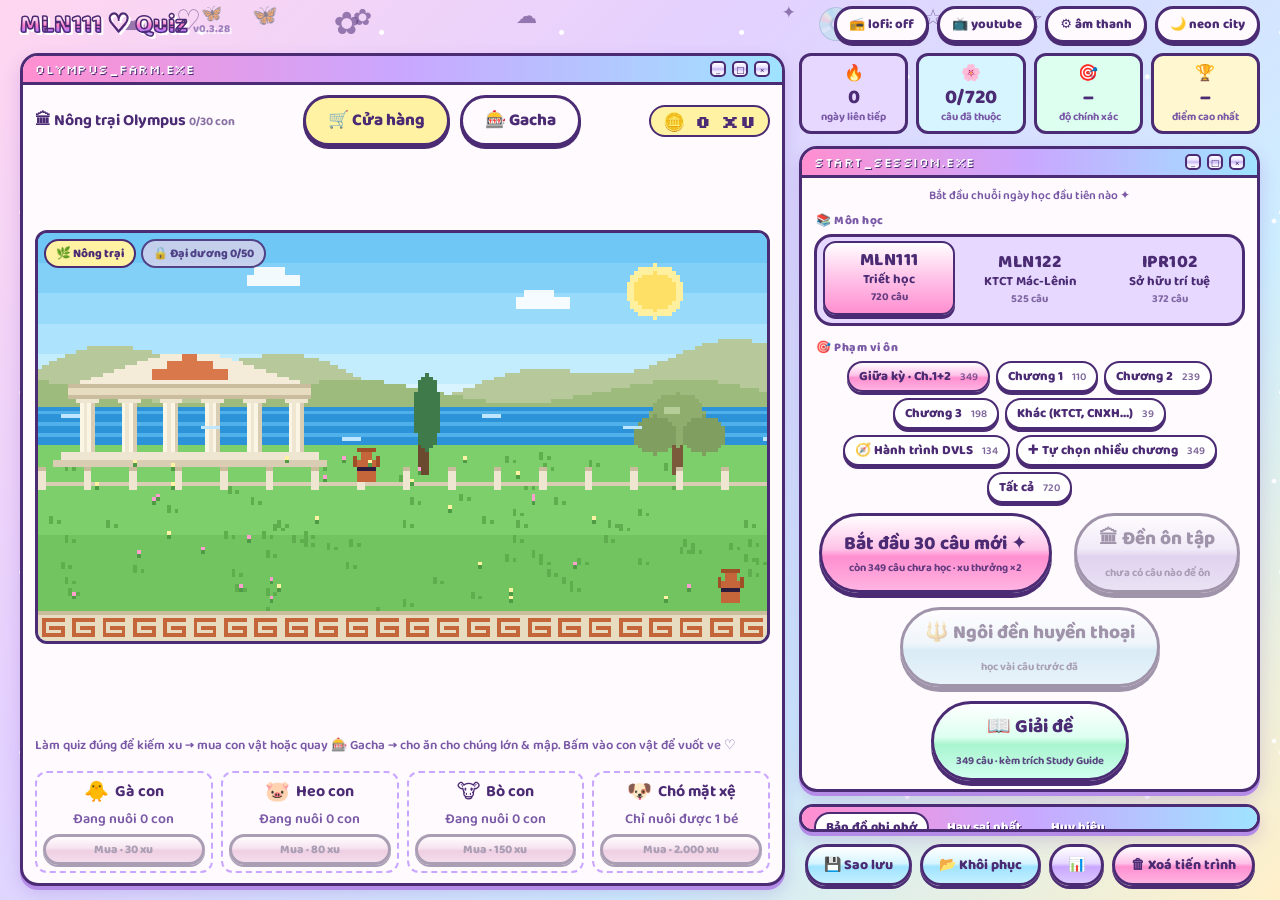
==== commit 110d1440: "Thêm môn IPR102 kèm bản dịch tiếng Việt, tab chọn môn nổi bật (v0.3.28) Co-Authored-By: Claude Sonne" ====
--- a/index.html
+++ b/index.html
@@ -3,7 +3,7 @@
 <head>
 <meta charset="utf-8">
 <meta name="viewport" content="width=device-width, initial-scale=1">
-<title>MLN111 Quiz Y2K v0.3.27</title>
+<title>MLN111 Quiz Y2K v0.3.28</title>
 <link rel="preconnect" href="https://fonts.googleapis.com">
 <link rel="preconnect" href="https://fonts.gstatic.com" crossorigin>
 <link href="https://fonts.googleapis.com/css2?family=Baloo+2:wght@500;700;800&family=Silkscreen&family=VT323&display=swap" rel="stylesheet">
@@ -26,7 +26,7 @@
 <canvas id="city"></canvas>
 <div class="floaty" id="floaty"></div>
 <div class="theme-bar">
-  <span class="tb-title"><span class="subj-code">MLN111</span> ♡ Quiz <small>v0.3.27</small></span>
+  <span class="tb-title"><span class="subj-code">MLN111</span> ♡ Quiz <small>v0.3.28</small></span>
   <button class="tbtn" id="lofiBtn" title="Nhạc lofi tự tạo, không cần mạng">📻 lofi: off</button>
   <button class="tbtn" id="tvBtn" title="Phát nhạc từ link YouTube">📺 youtube</button>
   <button class="tbtn" id="sndBtn" title="Cài đặt âm thanh">⚙ âm thanh</button>
@@ -35,7 +35,7 @@
 
 <div class="wrap">
   <div class="logo">
-    <h1><span class="subj-code">MLN111</span> ♡ Quiz <small style="font-size:12px;opacity:.6;font-weight:700">v0.3.27</small></h1>
+    <h1><span class="subj-code">MLN111</span> ♡ Quiz <small style="font-size:12px;opacity:.6;font-weight:700">v0.3.28</small></h1>
     <p><span class="day-only" id="subjDay">✦ ôn Triết học Mác–Lênin kiểu siêu cute ✦</span><span class="night-only" id="subjNight">// lofi beats to study triết học to · 2:00 AM ☂</span></p>
   </div>
 
@@ -69,7 +69,9 @@
         <div class="bar"><span class="t pixel">start_session.exe</span><span class="dots"><i>_</i><i>□</i><i>×</i></span></div>
         <div class="body" style="text-align:center">
           <div class="hint" id="todayMsg"></div>
-          <div class="chips" id="subjectChips"></div>
+          <div class="sec-lbl">📚 Môn học</div>
+          <div class="subj-tabs" id="subjectChips" role="tablist"></div>
+          <div class="sec-lbl">🎯 Phạm vi ôn</div>
           <div class="chips" id="scopeChips"></div>
           <div class="startrow"><button class="btn big-start" id="startBtn"><span id="startMain">Bắt đầu 30 câu ✦</span><small id="startSub">xu thưởng ×2</small></button><button class="btn lav big-start review" id="reviewBtn" title="Ôn lại các câu đã học · xu thưởng cơ bản">🏛 Đền ôn tập<small id="reviewSub">xu ×2</small></button><button class="btn blue big-start review" id="templeBtn" title="100 câu liên tiếp từ các câu đã học · điểm = số câu đúng"><span>🔱 Ngôi đền huyền thoại</span><small id="templeSub"></small></button><button class="btn mint big-start review" id="giaideBtn" title="Làm lần lượt toàn bộ câu trong phạm vi · sau mỗi câu có trích Study Guide · thoát ra vẫn làm tiếp được"><span id="giaideMain">📖 Giải đề</span><small id="giaideSub"></small></button><button class="btn peach big-start review hidden" id="onsaiBtn" title="Làm lại các câu đã sai trong Giải đề · đúng thì gỡ khỏi kho, sai thì giữ lại cho lượt sau"><span id="onsaiMain">📕 Ôn câu sai</span><small id="onsaiSub"></small></button></div>
           <button class="btn lav story-entry hidden" id="storyBtn" title="Học cả môn qua một câu chuyện có tương tác"><span>📜 Câu chuyện KTCT</span><small>học qua truyện · mô phỏng · quiz chốt</small></button>
@@ -134,10 +136,12 @@
           <span class="chip mult pixel" id="qMult">xu ×1</span>
           <span class="chip" id="qScore">✓ 0</span>
           <span class="chip pixel" id="qXp">+0 xu</span>
+          <button type="button" class="chip hidden" id="viBtn" title="Hiện/ẩn bản dịch tiếng Việt dưới đề và từng phương án (môn IPR102)">🇻🇳 Dịch: tắt</button>
         </div>
         <div class="meter" style="margin-bottom:16px"><div id="qBar" style="width:0%"></div></div>
         <div id="qTags"></div>
         <p class="qtext" id="qText"></p>
+        <p class="qvi vi" id="qVi"></p>
         <div class="opts" id="opts"></div>
         <div class="feedback" id="fb"><span class="fe" id="fbE"></span><span id="fbT"></span></div>
         <div id="explain"></div>
@@ -217,6 +221,7 @@
 <script src="js/data/questions.js"></script>
 <script src="js/data/questions-dvls.js"></script>
 <script src="js/data/questions-mln122.js"></script>
+<script src="js/data/questions-ipr102.js"></script>
 <script src="js/data/sounds.js"></script>
 <script src="js/data/guide.js"></script>
 <script src="js/data/guide-mln122.js"></script>
--- a/css/home.css
+++ b/css/home.css
@@ -50,3 +50,18 @@
 .row{display:flex;gap:10px;flex-wrap:wrap;justify-content:center;align-items:center}
 h3{margin:0 0 10px;font-size:18px}
 
+/* chọn môn: thanh tab lớn, tách hẳn khỏi chip phạm vi chương */
+.sec-lbl{font-size:12px;font-weight:800;letter-spacing:.5px;color:var(--ink2);text-align:left;margin:6px 2px 4px}
+.subj-tabs{display:grid;grid-template-columns:repeat(auto-fit,minmax(130px,1fr));gap:8px;margin:0 0 12px;padding:6px;border:3px solid var(--ink);border-radius:18px;background:var(--lav2)}
+.subj-tab{font:inherit;display:grid;gap:1px;justify-items:center;padding:8px 8px 7px;border:2px solid transparent;border-radius:13px;background:transparent;color:var(--ink);cursor:pointer;transition:transform .1s,background .15s}
+.subj-tab .st-code{font-size:18px;font-weight:900;letter-spacing:.5px;line-height:1.1}
+.subj-tab .st-name{font-size:13px;font-weight:700;line-height:1.2}
+.subj-tab .st-n{font-size:11px;font-weight:700;opacity:.65}
+.subj-tab:hover:not(.on){background:#fff;transform:translateY(-1px)}
+.subj-tab.on{background:linear-gradient(180deg,#fff 0%,var(--pink2) 50%,var(--pink) 100%);border-color:var(--ink);box-shadow:0 4px 0 var(--ink);transform:translateY(-2px)}
+.subj-tab.on .st-n{opacity:.85}
+.subj-tab:focus-visible{outline:3px solid var(--sky);outline-offset:2px}
+[data-theme="night"] .subj-tabs{background:var(--surface2);border-color:var(--line2);border-radius:8px}
+[data-theme="night"] .subj-tab{border-radius:6px;color:var(--ink)}
+[data-theme="night"] .subj-tab:hover:not(.on){background:var(--surface)}
+[data-theme="night"] .subj-tab.on{background:var(--pink);color:#1a0a1f;border-color:var(--pink);box-shadow:3px 3px 0 var(--hard)}
--- a/css/result.css
+++ b/css/result.css
@@ -25,3 +25,15 @@
 .exp .warn{margin:0 14px 12px;border:2px solid #ffb36b;background:#fff2e4;border-radius:12px;padding:8px 10px;font-size:14px;line-height:1.5}
 .review .exp{margin-top:8px}
 
+/* bản dịch tiếng Việt (IPR102): .vi chỉ hiện khi body.vi-on; khung dịch sau khi chọn luôn hiện */
+.vi{display:none}
+.vi-on .vi{display:block}
+.qvi{font-size:15px;font-weight:600;font-style:italic;color:var(--ink2);margin:-6px 0 12px;line-height:1.45}
+.opt .ot{display:grid;gap:3px;min-width:0}
+.opt .vi{font-size:14px;font-weight:600;font-style:italic;color:var(--ink2);line-height:1.4}
+#viBtn{cursor:pointer;font-family:inherit}
+#viBtn.on{background:var(--mint)}
+.exp li.ok{border-color:#1f9e66;background:#e9fff4}
+.vi-exp .eh{background:linear-gradient(90deg,var(--mint),var(--sky2))}
+.vi-exp .eb b{font-weight:800}
+.review .vi-exp{margin-top:8px}
--- a/css/neon-city.css
+++ b/css/neon-city.css
@@ -95,3 +95,7 @@
 @keyframes fade{to{transform:translateY(14px) scale(.3);opacity:0}}
 footer{text-align:center;font-size:12px;color:var(--ink2);margin-top:10px}
 footer a{color:inherit}
+[data-theme="night"] #viBtn.on{background:#0d3a33;color:#bdf8e6}
+[data-theme="night"] .exp li.ok{background:#0f2a22;border-color:#1f6e52}
+[data-theme="night"] .vi-exp .eh{background:var(--surface2);color:var(--mint)}
+[data-theme="night"] .qvi,[data-theme="night"] .opt .vi{color:#b9a9e8}
--- a/css/home-compact.css
+++ b/css/home-compact.css
@@ -74,3 +74,4 @@
   *{animation:none!important;transition:none!important}
   .floaty{display:none}
 }
+@media (max-width:560px){ .subj-tabs{grid-template-columns:repeat(3,1fr);gap:4px;padding:4px} .subj-tab{padding:6px 2px} .subj-tab .st-code{font-size:15px} .subj-tab .st-name{font-size:11px} }
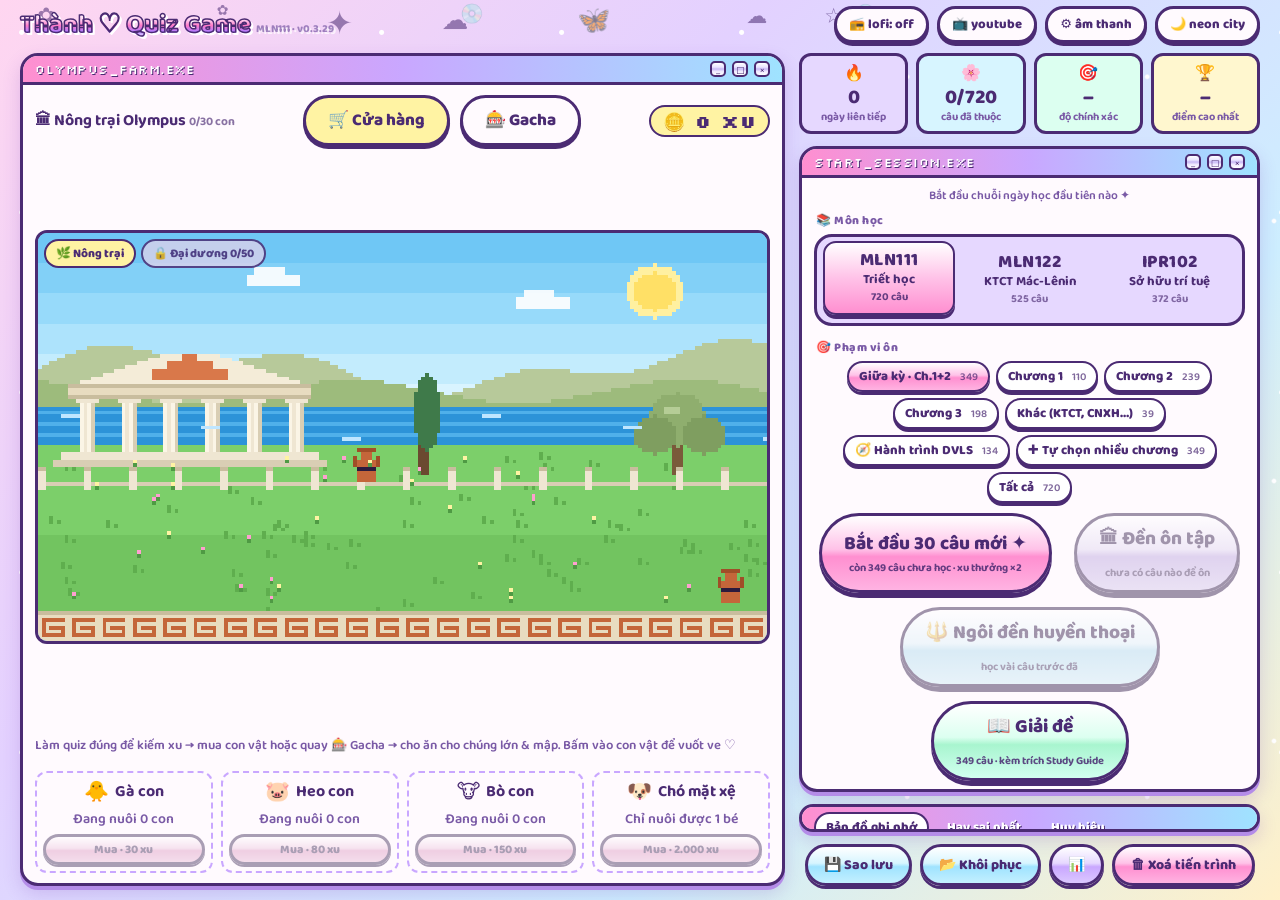
==== commit bcf061d4: "Giải thích từng câu IPR102, đổi tên app thành Thành Quiz Game (v0.3.29) Co-Authored-By: Claude Sonne" ====
--- a/index.html
+++ b/index.html
@@ -3,7 +3,7 @@
 <head>
 <meta charset="utf-8">
 <meta name="viewport" content="width=device-width, initial-scale=1">
-<title>MLN111 Quiz Y2K v0.3.28</title>
+<title>Thành Quiz Game · MLN111 v0.3.29</title>
 <link rel="preconnect" href="https://fonts.googleapis.com">
 <link rel="preconnect" href="https://fonts.gstatic.com" crossorigin>
 <link href="https://fonts.googleapis.com/css2?family=Baloo+2:wght@500;700;800&family=Silkscreen&family=VT323&display=swap" rel="stylesheet">
@@ -26,7 +26,7 @@
 <canvas id="city"></canvas>
 <div class="floaty" id="floaty"></div>
 <div class="theme-bar">
-  <span class="tb-title"><span class="subj-code">MLN111</span> ♡ Quiz <small>v0.3.28</small></span>
+  <span class="tb-title">Thành ♡ Quiz Game <small><span class="subj-code">MLN111</span> · v0.3.29</small></span>
   <button class="tbtn" id="lofiBtn" title="Nhạc lofi tự tạo, không cần mạng">📻 lofi: off</button>
   <button class="tbtn" id="tvBtn" title="Phát nhạc từ link YouTube">📺 youtube</button>
   <button class="tbtn" id="sndBtn" title="Cài đặt âm thanh">⚙ âm thanh</button>
@@ -35,7 +35,7 @@
 
 <div class="wrap">
   <div class="logo">
-    <h1><span class="subj-code">MLN111</span> ♡ Quiz <small style="font-size:12px;opacity:.6;font-weight:700">v0.3.28</small></h1>
+    <h1>Thành ♡ Quiz Game <small style="font-size:12px;opacity:.6;font-weight:700"><span class="subj-code">MLN111</span> · v0.3.29</small></h1>
     <p><span class="day-only" id="subjDay">✦ ôn Triết học Mác–Lênin kiểu siêu cute ✦</span><span class="night-only" id="subjNight">// lofi beats to study triết học to · 2:00 AM ☂</span></p>
   </div>
 
--- a/css/neon-city.css
+++ b/css/neon-city.css
@@ -99,3 +99,5 @@
 [data-theme="night"] .exp li.ok{background:#0f2a22;border-color:#1f6e52}
 [data-theme="night"] .vi-exp .eh{background:var(--surface2);color:var(--mint)}
 [data-theme="night"] .qvi,[data-theme="night"] .opt .vi{color:#b9a9e8}
+/* tên app «Thành Quiz Game» có dấu tiếng Việt: font pixel Silkscreen không có glyph, dùng Baloo 2 */
+[data-theme="night"] .logo h1,[data-theme="night"] .tb-title{font-family:"Baloo 2",system-ui,sans-serif;font-weight:800;letter-spacing:1px}
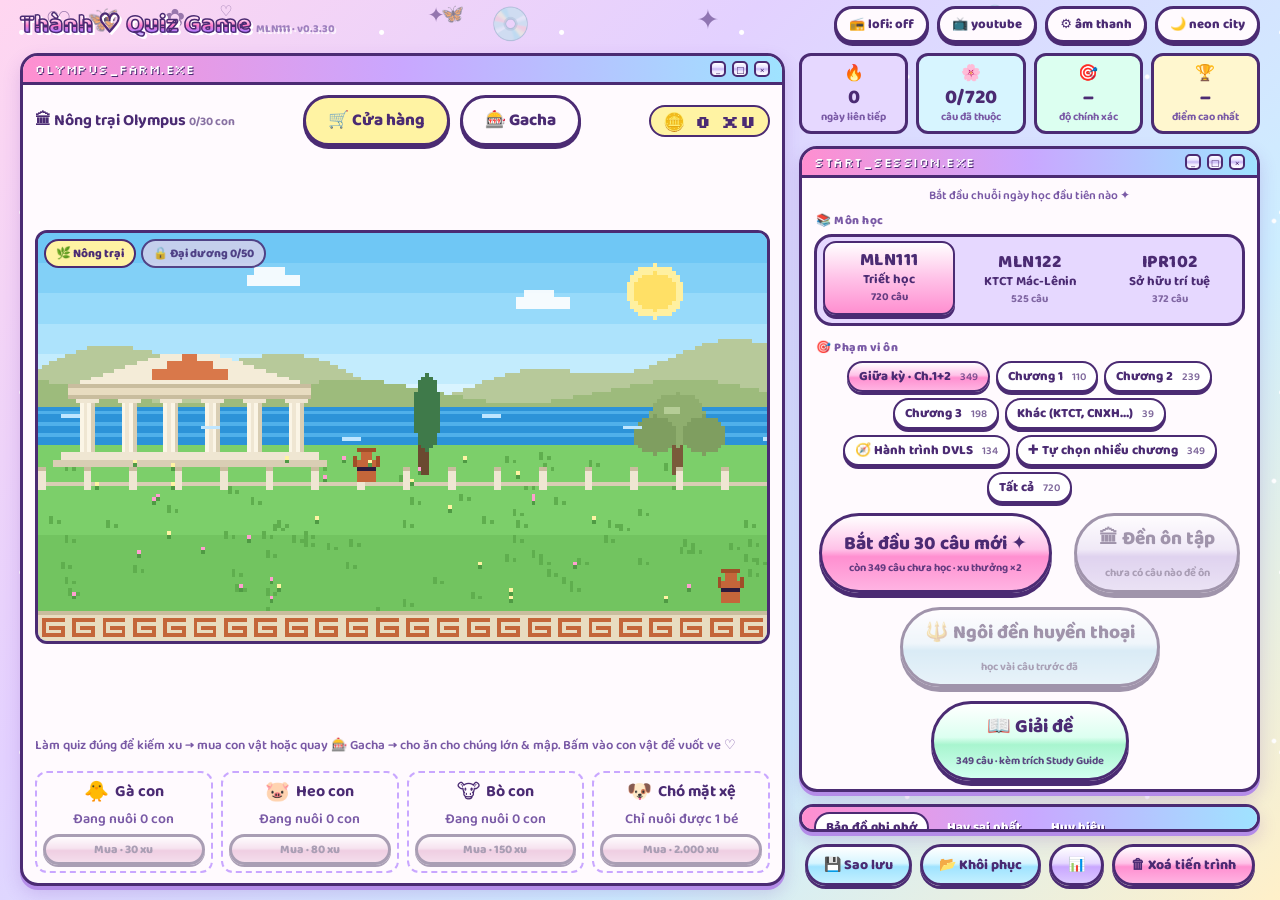
==== commit 576920ca: "Bảo vệ tiến trình: bản sao IndexedDB, bản dự phòng tự động, thú loài lạ không bị xoá, id IPR102 cố đ" ====
--- a/index.html
+++ b/index.html
@@ -2,8 +2,14 @@
 <html lang="vi">
 <head>
 <meta charset="utf-8">
-<meta name="viewport" content="width=device-width, initial-scale=1">
-<title>Thành Quiz Game · MLN111 v0.3.29</title>
+<meta name="viewport" content="width=device-width, initial-scale=1, viewport-fit=cover">
+<link rel="manifest" href="manifest.webmanifest">
+<link rel="apple-touch-icon" href="assets/icons/icon-180.png">
+<meta name="apple-mobile-web-app-capable" content="yes">
+<meta name="mobile-web-app-capable" content="yes">
+<meta name="apple-mobile-web-app-title" content="Thành Quiz">
+<meta name="theme-color" content="#ff7ac8">
+<title>Thành Quiz Game · MLN111 v0.3.30</title>
 <link rel="preconnect" href="https://fonts.googleapis.com">
 <link rel="preconnect" href="https://fonts.gstatic.com" crossorigin>
 <link href="https://fonts.googleapis.com/css2?family=Baloo+2:wght@500;700;800&family=Silkscreen&family=VT323&display=swap" rel="stylesheet">
@@ -26,7 +32,7 @@
 <canvas id="city"></canvas>
 <div class="floaty" id="floaty"></div>
 <div class="theme-bar">
-  <span class="tb-title">Thành ♡ Quiz Game <small><span class="subj-code">MLN111</span> · v0.3.29</small></span>
+  <span class="tb-title">Thành ♡ Quiz Game <small><span class="subj-code">MLN111</span> · v0.3.30</small></span>
   <button class="tbtn" id="lofiBtn" title="Nhạc lofi tự tạo, không cần mạng">📻 lofi: off</button>
   <button class="tbtn" id="tvBtn" title="Phát nhạc từ link YouTube">📺 youtube</button>
   <button class="tbtn" id="sndBtn" title="Cài đặt âm thanh">⚙ âm thanh</button>
@@ -35,7 +41,7 @@
 
 <div class="wrap">
   <div class="logo">
-    <h1>Thành ♡ Quiz Game <small style="font-size:12px;opacity:.6;font-weight:700"><span class="subj-code">MLN111</span> · v0.3.29</small></h1>
+    <h1>Thành ♡ Quiz Game <small style="font-size:12px;opacity:.6;font-weight:700"><span class="subj-code">MLN111</span> · v0.3.30</small></h1>
     <p><span class="day-only" id="subjDay">✦ ôn Triết học Mác–Lênin kiểu siêu cute ✦</span><span class="night-only" id="subjNight">// lofi beats to study triết học to · 2:00 AM ☂</span></p>
   </div>
 
@@ -111,6 +117,7 @@
         <button class="btn small blue" id="importBtn">📂 Khôi phục</button>
         <button class="btn small lav" id="storageBtn" title="Xem dung lượng đã dùng" aria-label="Dung lượng lưu trữ">📊</button>
         <button class="btn small" id="resetBtn">🗑 Xoá tiến trình</button>
+        <button class="btn small lav hidden" id="autoRestoreBtn" title="App tự chụp một bản dự phòng ngay trước khi lên phiên bản mới. Bấm để quay về bản đó (tiến trình hiện tại được giữ lại để đổi ngược).">↩ Bản dự phòng tự động</button>
         <input type="file" id="importFile" accept=".json,application/json" class="hidden">
       </div>
       <footer>Tiến trình được lưu tự động trong trình duyệt này ♡</footer>
@@ -227,6 +234,7 @@
 <script src="js/data/guide-mln122.js"></script>
 <script src="js/core/config.js"></script>
 <script src="js/core/storage.js"></script>
+<script src="js/core/mirror.js"></script>
 <script src="js/quiz/selection.js"></script>
 <script src="js/farm/sprites.js"></script>
 <script src="js/farm/gacha-land.js"></script>
@@ -255,6 +263,7 @@
 <script src="js/data/story-mln122.js"></script>
 <script src="js/story/story.js"></script>
 <script src="js/ui/news.js"></script>
+<script src="js/ui/install-hint.js"></script>
 <script src="js/app.js"></script>
 </body>
 </html>
--- a/css/home.css
+++ b/css/home.css
@@ -65,3 +65,7 @@
 [data-theme="night"] .subj-tab{border-radius:6px;color:var(--ink)}
 [data-theme="night"] .subj-tab:hover:not(.on){background:var(--surface)}
 [data-theme="night"] .subj-tab.on{background:var(--pink);color:#1a0a1f;border-color:var(--pink);box-shadow:3px 3px 0 var(--hard)}
+/* thanh nhắc cài app / sao lưu cho người dùng Safari */
+.pwa-hint{margin:0 0 12px;padding:10px 12px;border:3px solid var(--ink);border-radius:16px;background:var(--lemon);font-size:14px;line-height:1.5;text-align:left}
+.pwa-hint .pwa-row{display:flex;gap:8px;flex-wrap:wrap;margin-top:8px}
+[data-theme="night"] .pwa-hint{background:#2a2108;border-color:#6e5a26;color:#f7dc9c;border-radius:6px}
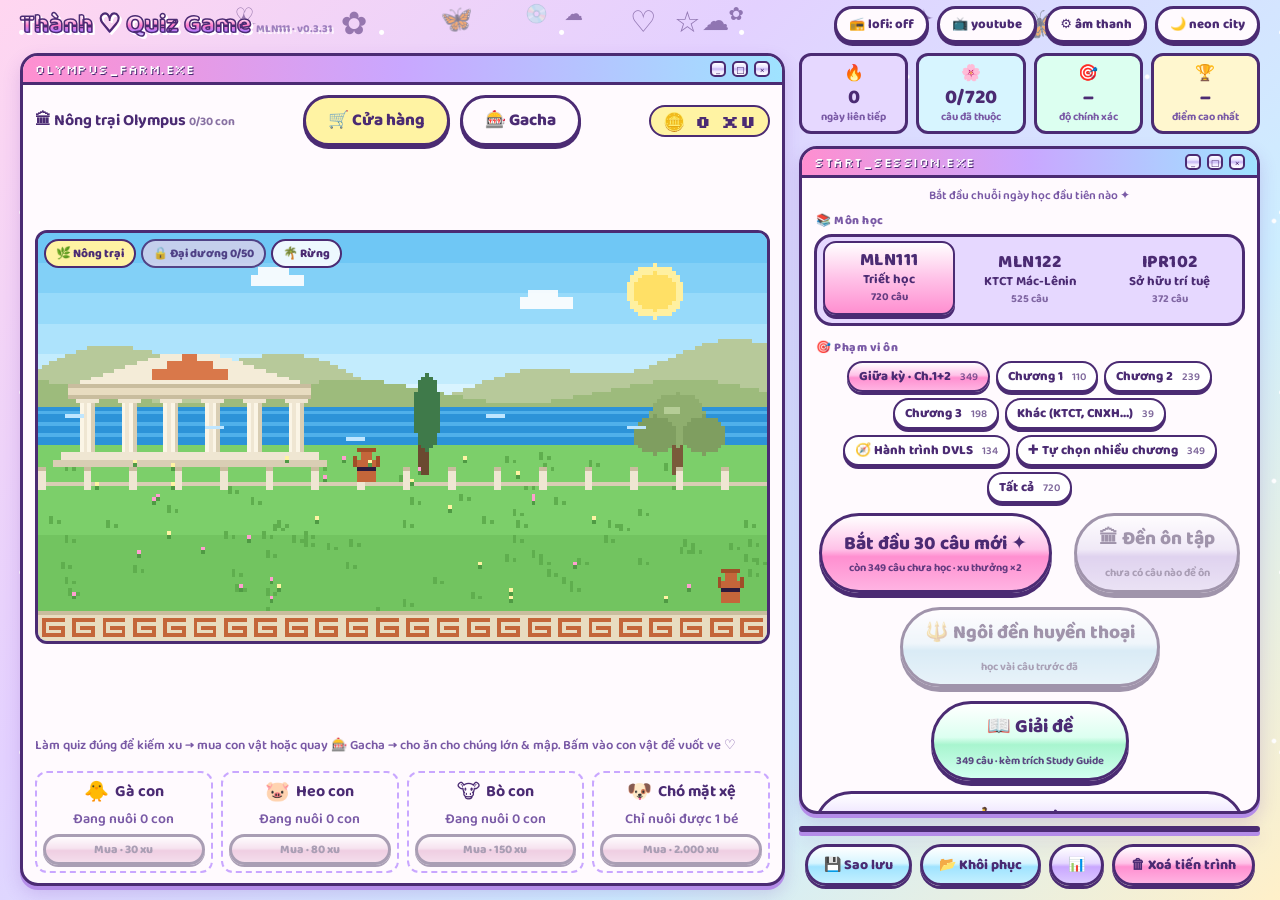
==== commit d88d2909: "Chạy rừng (Endless Run Quiz): map Rừng nhiệt đới 30 thú, engine server-authoritative + 28 test, chạy" ====
--- a/index.html
+++ b/index.html
@@ -9,7 +9,7 @@
 <meta name="mobile-web-app-capable" content="yes">
 <meta name="apple-mobile-web-app-title" content="Thành Quiz">
 <meta name="theme-color" content="#ff7ac8">
-<title>Thành Quiz Game · MLN111 v0.3.30</title>
+<title>Thành Quiz Game · MLN111 v0.3.31</title>
 <link rel="preconnect" href="https://fonts.googleapis.com">
 <link rel="preconnect" href="https://fonts.gstatic.com" crossorigin>
 <link href="https://fonts.googleapis.com/css2?family=Baloo+2:wght@500;700;800&family=Silkscreen&family=VT323&display=swap" rel="stylesheet">
@@ -21,6 +21,7 @@
 <link rel="stylesheet" href="css/result.css">
 <link rel="stylesheet" href="css/guide.css">
 <link rel="stylesheet" href="css/story.css">
+<link rel="stylesheet" href="css/run.css">
 <link rel="stylesheet" href="css/theme.css">
 <link rel="stylesheet" href="css/sound-panel.css">
 <link rel="stylesheet" href="css/tv.css">
@@ -32,7 +33,7 @@
 <canvas id="city"></canvas>
 <div class="floaty" id="floaty"></div>
 <div class="theme-bar">
-  <span class="tb-title">Thành ♡ Quiz Game <small><span class="subj-code">MLN111</span> · v0.3.30</small></span>
+  <span class="tb-title">Thành ♡ Quiz Game <small><span class="subj-code">MLN111</span> · v0.3.31</small></span>
   <button class="tbtn" id="lofiBtn" title="Nhạc lofi tự tạo, không cần mạng">📻 lofi: off</button>
   <button class="tbtn" id="tvBtn" title="Phát nhạc từ link YouTube">📺 youtube</button>
   <button class="tbtn" id="sndBtn" title="Cài đặt âm thanh">⚙ âm thanh</button>
@@ -41,7 +42,7 @@
 
 <div class="wrap">
   <div class="logo">
-    <h1>Thành ♡ Quiz Game <small style="font-size:12px;opacity:.6;font-weight:700"><span class="subj-code">MLN111</span> · v0.3.30</small></h1>
+    <h1>Thành ♡ Quiz Game <small style="font-size:12px;opacity:.6;font-weight:700"><span class="subj-code">MLN111</span> · v0.3.31</small></h1>
     <p><span class="day-only" id="subjDay">✦ ôn Triết học Mác–Lênin kiểu siêu cute ✦</span><span class="night-only" id="subjNight">// lofi beats to study triết học to · 2:00 AM ☂</span></p>
   </div>
 
@@ -81,6 +82,7 @@
           <div class="chips" id="scopeChips"></div>
           <div class="startrow"><button class="btn big-start" id="startBtn"><span id="startMain">Bắt đầu 30 câu ✦</span><small id="startSub">xu thưởng ×2</small></button><button class="btn lav big-start review" id="reviewBtn" title="Ôn lại các câu đã học · xu thưởng cơ bản">🏛 Đền ôn tập<small id="reviewSub">xu ×2</small></button><button class="btn blue big-start review" id="templeBtn" title="100 câu liên tiếp từ các câu đã học · điểm = số câu đúng"><span>🔱 Ngôi đền huyền thoại</span><small id="templeSub"></small></button><button class="btn mint big-start review" id="giaideBtn" title="Làm lần lượt toàn bộ câu trong phạm vi · sau mỗi câu có trích Study Guide · thoát ra vẫn làm tiếp được"><span id="giaideMain">📖 Giải đề</span><small id="giaideSub"></small></button><button class="btn peach big-start review hidden" id="onsaiBtn" title="Làm lại các câu đã sai trong Giải đề · đúng thì gỡ khỏi kho, sai thì giữ lại cho lượt sau"><span id="onsaiMain">📕 Ôn câu sai</span><small id="onsaiSub"></small></button></div>
           <button class="btn lav story-entry hidden" id="storyBtn" title="Học cả môn qua một câu chuyện có tương tác"><span>📜 Câu chuyện KTCT</span><small>học qua truyện · mô phỏng · quiz chốt</small></button>
+          <button class="btn lav story-entry" id="runBtn" title="Chạy qua rừng nhiệt đới, trả lời đúng liên tiếp, mở hộp bí mật nhận thú"><span>🏃 Chạy rừng</span><small>nhận thú Rừng nhiệt đới từ hộp bí mật</small></button>
           <button type="button" class="linkbtn hidden" id="giaideReset">↺ giải đề lại từ đầu (theo phạm vi đang chọn)</button>
           <div class="hint" style="margin-top:8px">Học mới: toàn câu chưa làm · Ôn tập: ưu tiên câu vừa sai → master 💫 · Giải đề: cả bộ đề, làm tiếp được · Ôn câu sai: làm lại câu sai khi giải đề, đúng là gỡ khỏi kho · mọi chế độ đều trích Study Guide</div>
         </div>
@@ -133,6 +135,9 @@
   </section>
 
   <!-- QUIZ -->
+  <!-- CHẠY RỪNG (Endless Run Quiz): DOM dựng bằng js/run/run-ui.js -->
+  <section id="run" class="hidden"></section>
+
   <section id="quiz" class="hidden">
     <div class="win">
       <div class="bar"><span class="t pixel" id="qTitle">question_01.exe</span><span class="dots"><i>_</i><i>□</i><i id="quitX" style="cursor:pointer" title="Thoát">×</i></span></div>
@@ -239,10 +244,14 @@
 <script src="js/farm/sprites.js"></script>
 <script src="js/farm/gacha-land.js"></script>
 <script src="js/farm/gacha-ocean.js"></script>
+<script src="js/run/run-config.js"></script>
+<script src="js/run/rainforest-data.js"></script>
+<script src="js/farm/rainforest-species.js"></script>
 <script src="js/farm/farm-scene.js"></script>
 <script src="js/farm/ocean-scene.js"></script>
 <script src="js/farm/farm-loop.js"></script>
 <script src="js/farm/farm-ui.js"></script>
+<script src="js/farm/rainforest-map.js"></script>
 <script src="js/farm/gacha.js"></script>
 <script src="js/farm/farm-input.js"></script>
 <script src="js/farm/voice.js"></script>
@@ -259,6 +268,10 @@
 <script src="js/ui/home.js"></script>
 <script src="js/quiz/guide-match.js"></script>
 <script src="js/quiz/session.js"></script>
+<script src="js/run/run-server.js"></script>
+<script src="js/run/run-local.js"></script>
+<script src="js/run/run-scene.js"></script>
+<script src="js/run/run-ui.js"></script>
 <script src="js/story/formulas.js"></script>
 <script src="js/data/story-mln122.js"></script>
 <script src="js/story/story.js"></script>
--- a/css/run.css
+++ b/css/run.css
@@ -0,0 +1,46 @@
+/* ---------- Chạy rừng (Endless Run Quiz) — ưu tiên di động ---------- */
+#run .win{max-width:760px;margin:0 auto}
+.rtitle{margin:0 0 2px;font-size:26px;text-align:center}
+.rsub{margin:2px 0 10px;text-align:center;color:var(--ink2);font-weight:700;line-height:1.45}
+.rwarn{margin:8px 0;padding:8px 12px;border:2px solid #ffb36b;background:#fff2e4;border-radius:12px;font-weight:700;text-align:center}
+.rrules{list-style:none;margin:0 0 12px;padding:0;display:grid;gap:6px}
+.rrules li{padding:7px 10px;border:2px solid var(--lav);border-radius:12px;background:#fff;font-size:15px;line-height:1.45}
+.rstats{display:grid;grid-template-columns:repeat(auto-fit,minmax(120px,1fr));gap:8px;margin:8px 0}
+.rstat{border:3px solid var(--ink);border-radius:14px;background:var(--lemon);padding:6px 8px;text-align:center}
+.rstat small{display:block;font-size:12px;font-weight:800;color:var(--ink2)}.rstat b{font-size:22px}
+.ract{display:flex;flex-wrap:wrap;gap:10px;justify-content:center;margin:12px 0 2px}
+.ract .btn{min-width:150px}
+.rhud{display:flex;flex-wrap:wrap;gap:6px;align-items:center;margin-bottom:8px}
+.rhud .chip{font-size:14px}
+.rhud .chip.hot{background:linear-gradient(90deg,#ffb36b,#ff7ac8);color:#fff}
+.rshield{background:#d6f7ff}.rboost{background:var(--lemon)}
+#viBtn,.rhud button.chip{cursor:pointer;font-family:inherit}.rhud button.chip.on{background:var(--mint)}
+.rstage{position:relative;border:3px solid var(--ink);border-radius:16px;overflow:hidden;background:#7fd6a8;line-height:0;touch-action:manipulation}
+.rstage canvas{display:block;width:100%;height:auto;aspect-ratio:2/1;image-rendering:pixelated}
+.rtoast{position:absolute;left:50%;top:14%;transform:translateX(-50%);padding:4px 14px;border:3px solid var(--ink);border-radius:999px;background:#fff;font-weight:900;font-size:18px;line-height:1.3;animation:rfloat 1s ease-out forwards;pointer-events:none}
+@keyframes rfloat{from{transform:translate(-50%,10px) scale(.7);opacity:0}25%{opacity:1;transform:translate(-50%,0) scale(1.1)}to{transform:translate(-50%,-14px) scale(1);opacity:0}}
+.rover{position:absolute;inset:0;display:grid;place-items:center;background:rgba(40,20,70,.55);backdrop-filter:blur(2px);line-height:1.4;padding:8px;overflow:auto}
+.rcard{width:min(92%,380px);max-height:100%;overflow:auto;text-align:center;background:var(--white,#fffdf5);border:4px solid var(--ink);border-radius:20px;box-shadow:var(--shadow);padding:12px 14px;animation:pop .35s cubic-bezier(.3,1.6,.5,1)}
+.rcard h3{margin:4px 0}.rcard p{margin:4px 0 8px;font-weight:700}
+.rbig{font-size:54px;line-height:1.1}
+.rtimer{display:flex;align-items:center;gap:10px;margin:10px 0}
+.rtrack{flex:1;height:14px;border:3px solid var(--ink);border-radius:999px;background:#fff;overflow:hidden}
+.rtbar{height:100%;width:100%;background:linear-gradient(90deg,#5ad07a,#c8f08a);transition:width .12s linear}
+.rtbar.low{background:linear-gradient(90deg,#ff5a6a,#ff9a3c);animation:rpulse .5s infinite alternate}
+@keyframes rpulse{to{filter:brightness(1.25)}}
+.rtnum{min-width:34px;text-align:center;font-weight:900;font-size:24px}.rtnum.low{color:#e8434f;animation:rpulse .5s infinite alternate}
+.rq{transition:opacity .2s}.rq.rq-out{opacity:.25;pointer-events:none}
+.rnet{margin:6px 0;padding:6px 10px;border:2px solid #ffb36b;background:#fff2e4;border-radius:12px;font-weight:800;text-align:center}
+.ritems{display:flex;gap:8px;flex-wrap:wrap;justify-content:center;margin:4px 0}
+.rpets{display:grid;grid-template-columns:repeat(auto-fit,minmax(130px,1fr));gap:10px;margin:6px 0}
+.rpet{border:3px solid var(--ink);border-radius:14px;background:#fff;padding:6px;text-align:center}.rpet h3{font-size:14px;margin:2px 0}
+.rfgrp{margin:12px 2px 4px;text-align:left}.rfnote{margin:6px 0}
+.rpet .gstage{min-height:60px}
+[data-theme="night"] .rstat{background:#2a2108;border-color:#6e5a26;color:#f7dc9c;border-radius:6px}
+[data-theme="night"] .rrules li{background:var(--surface);border-color:var(--line);color:var(--ink);border-radius:6px}
+[data-theme="night"] .rcard{background:#0f0a24;border-color:var(--sky);color:#fff;border-radius:6px}
+[data-theme="night"] .rpet{background:var(--surface);border-color:var(--line);border-radius:6px}
+[data-theme="night"] .rtrack{background:var(--surface);border-color:var(--line)}
+[data-theme="night"] .rtoast{background:#0f0a24;color:#fff;border-color:var(--sky)}
+@media (max-width:520px){.rtitle{font-size:22px}.rrules li{font-size:14px}.rstat b{font-size:19px}.ract .btn{flex:1 1 140px}}
+.rfpanel{grid-column:1/-1;width:100%;min-width:0}.rfpanel .gdex{margin:4px 0 8px}
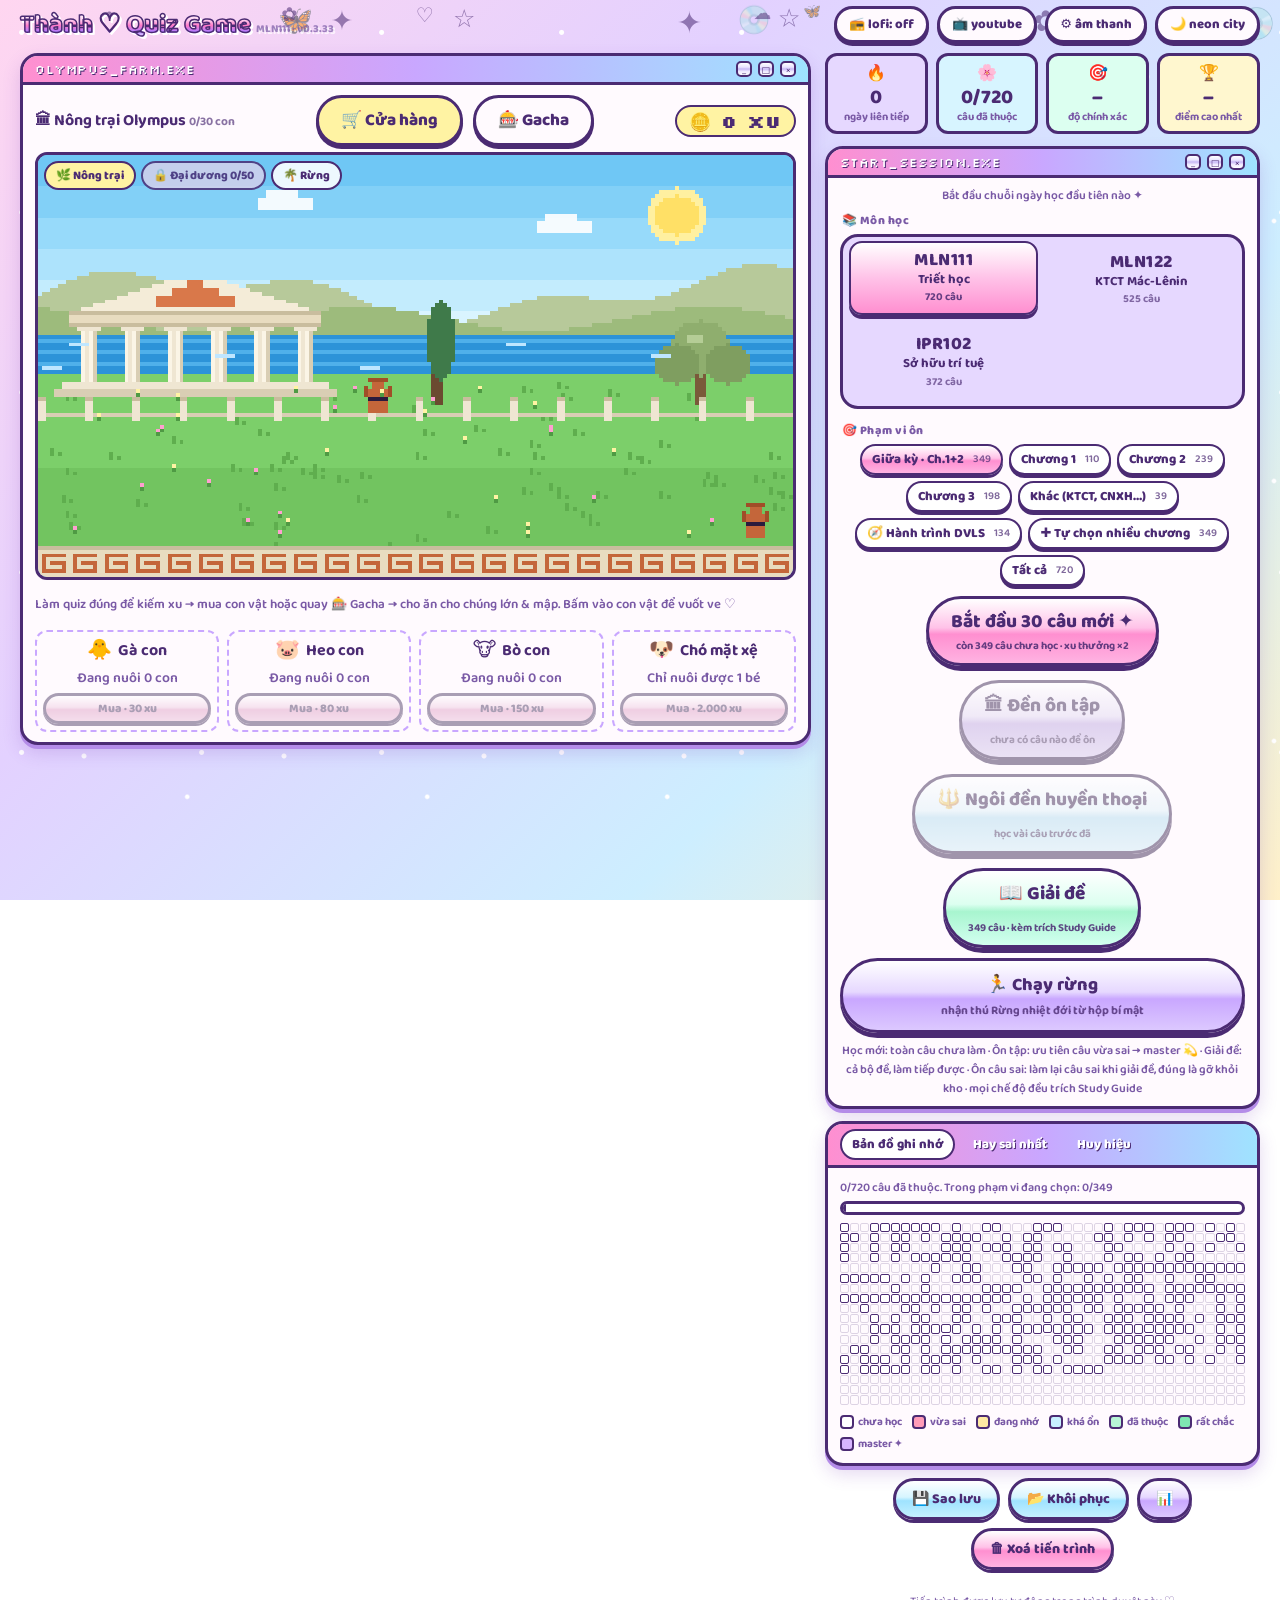
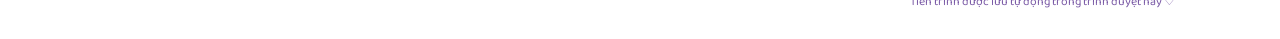
==== commit b763eac6: "Sửa layout trang chủ khi zoom (bỏ khóa chiều cao) và chống lặp câu trong Chạy rừng (v0.3.32–0.3.33) " ====
--- a/index.html
+++ b/index.html
@@ -9,7 +9,7 @@
 <meta name="mobile-web-app-capable" content="yes">
 <meta name="apple-mobile-web-app-title" content="Thành Quiz">
 <meta name="theme-color" content="#ff7ac8">
-<title>Thành Quiz Game · MLN111 v0.3.31</title>
+<title>Thành Quiz Game · MLN111 v0.3.33</title>
 <link rel="preconnect" href="https://fonts.googleapis.com">
 <link rel="preconnect" href="https://fonts.gstatic.com" crossorigin>
 <link href="https://fonts.googleapis.com/css2?family=Baloo+2:wght@500;700;800&family=Silkscreen&family=VT323&display=swap" rel="stylesheet">
@@ -33,7 +33,7 @@
 <canvas id="city"></canvas>
 <div class="floaty" id="floaty"></div>
 <div class="theme-bar">
-  <span class="tb-title">Thành ♡ Quiz Game <small><span class="subj-code">MLN111</span> · v0.3.31</small></span>
+  <span class="tb-title">Thành ♡ Quiz Game <small><span class="subj-code">MLN111</span> · v0.3.33</small></span>
   <button class="tbtn" id="lofiBtn" title="Nhạc lofi tự tạo, không cần mạng">📻 lofi: off</button>
   <button class="tbtn" id="tvBtn" title="Phát nhạc từ link YouTube">📺 youtube</button>
   <button class="tbtn" id="sndBtn" title="Cài đặt âm thanh">⚙ âm thanh</button>
@@ -42,7 +42,7 @@
 
 <div class="wrap">
   <div class="logo">
-    <h1>Thành ♡ Quiz Game <small style="font-size:12px;opacity:.6;font-weight:700"><span class="subj-code">MLN111</span> · v0.3.31</small></h1>
+    <h1>Thành ♡ Quiz Game <small style="font-size:12px;opacity:.6;font-weight:700"><span class="subj-code">MLN111</span> · v0.3.33</small></h1>
     <p><span class="day-only" id="subjDay">✦ ôn Triết học Mác–Lênin kiểu siêu cute ✦</span><span class="night-only" id="subjNight">// lofi beats to study triết học to · 2:00 AM ☂</span></p>
   </div>
 
--- a/css/home-compact.css
+++ b/css/home-compact.css
@@ -22,24 +22,23 @@
 [data-theme="night"] .tab{color:var(--ink2);text-shadow:none;border-radius:2px}
 [data-theme="night"] .tab.on{background:var(--pink);color:#1a0a1f;border-color:var(--pink)}
 [data-theme="night"] .tb-title{font-family:"Silkscreen",monospace;font-weight:400;letter-spacing:2px;color:#fff;-webkit-text-stroke:0;background:none;text-shadow:0 0 8px rgba(242,104,159,.45),2px 2px 0 #3a0a2a;filter:none;font-size:20px}
-/* khóa trang chủ vừa một màn hình chỉ khi đủ cao để cột phải không bị cắt (đã đo: cao ≥ 760px khi rộng ≥ 1280px, ≥ 840px khi rộng 1000–1279px) */
-@media (min-width:1280px) and (min-height:760px), (min-width:1000px) and (min-height:840px){
-  body.on-home{--wmax:min(1760px,calc((100dvh - 344px) * 1.78 + 640px));height:100dvh;display:flex;flex-direction:column;overflow:hidden}
+/* Trang chủ màn rộng (≥1000px): 2 cột. KHÔNG khóa chiều cao nữa: trước đây khóa body = 100dvh + overflow:hidden nên khi nội dung cột phải dài hơn
+   (nhiều chip phạm vi, nút Chạy rừng, thanh nhắc…) hoặc khi zoom 67–110% thì bị cắt mất nút. Giờ trang cuộn bình thường, chỉ giới hạn kích thước ô nông trại theo chiều cao cửa sổ. */
+@media (min-width:1000px){
+  body.on-home{--wmax:1760px}
   body.on-home .theme-bar{max-width:var(--wmax);width:100%;padding:6px 20px 0;align-items:center}
   body.on-home .tb-title{display:block}
   body.on-home .logo{display:none}
-  body.on-home .wrap{flex:1;min-height:0;width:100%;max-width:var(--wmax);padding:10px 20px 14px}
-  body.on-home #home{height:100%;display:grid;grid-template-columns:minmax(0,1fr) clamp(430px,36vw,600px);gap:14px}
-  body.on-home .col{display:flex;flex-direction:column;gap:12px;min-height:0}
+  body.on-home .wrap{width:100%;max-width:var(--wmax);padding:10px 20px 28px}
+  body.on-home #home{display:grid;grid-template-columns:minmax(0,1fr) clamp(400px,34vw,560px);gap:14px;align-items:start}
+  body.on-home .col{display:flex;flex-direction:column;gap:12px;min-width:0}
   body.on-home .col .win{margin-bottom:0}
   body.on-home .win{box-shadow:0 4px 0 #b48ce8,0 8px 18px rgba(120,60,180,.2)}
   body.on-home .bar{padding:5px 12px}
   body.on-home .body{padding:10px 12px}
-  body.on-home .farmwin{flex:1;min-height:0;display:flex;flex-direction:column}
-  body.on-home .farmwin .body{flex:1;min-height:0;display:flex;flex-direction:column}
   body.on-home .fhead{margin-bottom:6px}
-  body.on-home .fwrap{flex:1;min-height:0;container-type:size;display:grid;place-items:center}
-  body.on-home .fstage{width:min(100cqw,calc(100cqh * 16 / 9))}
+  body.on-home .fwrap{display:block}
+  body.on-home .fstage{width:min(100%,calc((100dvh - 250px) * 16 / 9));min-width:min(100%,520px);margin:0 auto}
   body.on-home .fshop{grid-template-columns:repeat(4,1fr);gap:8px}
   body.on-home .gshop{grid-template-columns:repeat(3,1fr);gap:8px}
   body.on-home .gcard{padding:6px 8px}
@@ -54,15 +53,12 @@
   body.on-home .stat .l{font-size:11px}
   body.on-home .startwin .body{padding:8px 12px}
   body.on-home .startwin .hint{font-size:12px}
-  body.on-home .startwin .body > .hint:last-child{display:none}
   body.on-home .chips{margin:2px 0 8px;gap:6px}
   body.on-home .chip{padding:3px 10px;font-size:13px}
   body.on-home .big-start{font-size:19px;padding:8px 22px;margin-top:2px}
   body.on-home .big-start small{font-size:11px;margin-top:0}
-  body.on-home .infowin{flex:1;min-height:0;display:flex;flex-direction:column}
-  body.on-home .infowin .tabbody{flex:1;min-height:0;overflow:auto}
+  body.on-home .infowin .tabbody{max-height:360px;overflow:auto}
   body.on-home .meter{height:14px;margin-top:4px}
-  body.on-home footer{display:none}
 }
 @media (max-width:600px){
   .stats{grid-template-columns:repeat(2,1fr)}
--- a/css/responsive.css
+++ b/css/responsive.css
@@ -1,13 +1,4 @@
 /* ---------- responsive: nạp sau cùng để ghi đè theo kích thước khung nhìn / mức zoom ---------- */
-
-/* màn rộng nhưng thấp (laptop zoom 125–150%, cửa sổ lùn): trang chủ 2 cột, cuộn dọc bình thường thay vì khóa một màn hình */
-@media (min-width:1000px) and (max-width:1279.98px) and (max-height:839.98px),
-       (min-width:1280px) and (max-height:759.98px){
-  body.on-home .theme-bar,body.on-home .wrap{max-width:1240px}
-  body.on-home #home{display:grid;grid-template-columns:minmax(0,1fr) clamp(380px,38vw,520px);gap:16px;align-items:start}
-  body.on-home .col{display:flex;flex-direction:column;gap:14px;min-width:0}
-  body.on-home .col .win{margin-bottom:0}
-}
 
 /* bảng nổi không bao giờ cao hơn khung nhìn (zoom to / màn thấp) */
 .tv{max-height:calc(100dvh - 24px);overflow:auto}
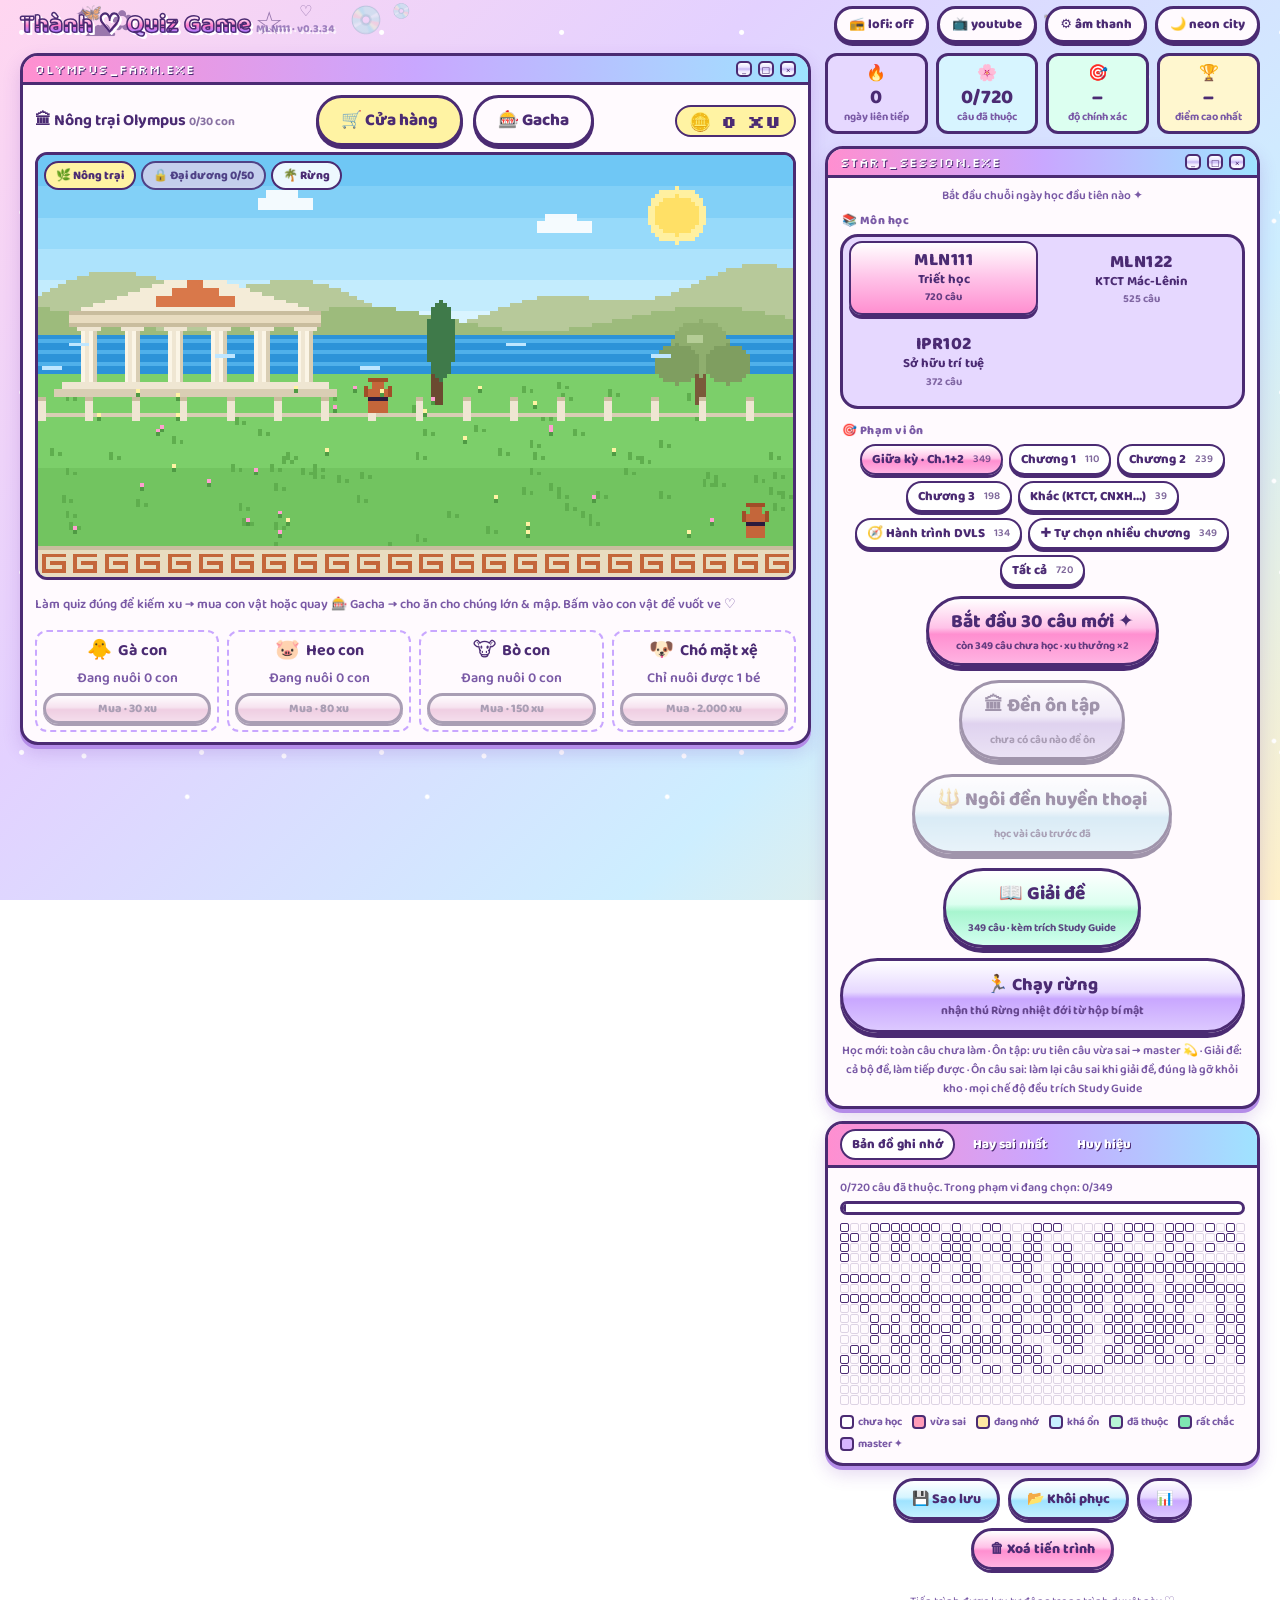
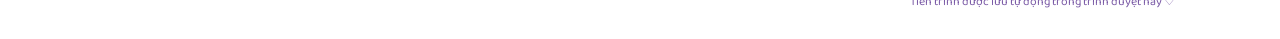
==== commit 6e5c2176: "Chạy rừng: thời hạn mỗi câu 45 giây (v0.3.34) Co-Authored-By: Claude Sonnet 5.5 <noreply@anthropic.c" ====
--- a/index.html
+++ b/index.html
@@ -9,7 +9,7 @@
 <meta name="mobile-web-app-capable" content="yes">
 <meta name="apple-mobile-web-app-title" content="Thành Quiz">
 <meta name="theme-color" content="#ff7ac8">
-<title>Thành Quiz Game · MLN111 v0.3.33</title>
+<title>Thành Quiz Game · MLN111 v0.3.34</title>
 <link rel="preconnect" href="https://fonts.googleapis.com">
 <link rel="preconnect" href="https://fonts.gstatic.com" crossorigin>
 <link href="https://fonts.googleapis.com/css2?family=Baloo+2:wght@500;700;800&family=Silkscreen&family=VT323&display=swap" rel="stylesheet">
@@ -33,7 +33,7 @@
 <canvas id="city"></canvas>
 <div class="floaty" id="floaty"></div>
 <div class="theme-bar">
-  <span class="tb-title">Thành ♡ Quiz Game <small><span class="subj-code">MLN111</span> · v0.3.33</small></span>
+  <span class="tb-title">Thành ♡ Quiz Game <small><span class="subj-code">MLN111</span> · v0.3.34</small></span>
   <button class="tbtn" id="lofiBtn" title="Nhạc lofi tự tạo, không cần mạng">📻 lofi: off</button>
   <button class="tbtn" id="tvBtn" title="Phát nhạc từ link YouTube">📺 youtube</button>
   <button class="tbtn" id="sndBtn" title="Cài đặt âm thanh">⚙ âm thanh</button>
@@ -42,7 +42,7 @@
 
 <div class="wrap">
   <div class="logo">
-    <h1>Thành ♡ Quiz Game <small style="font-size:12px;opacity:.6;font-weight:700"><span class="subj-code">MLN111</span> · v0.3.33</small></h1>
+    <h1>Thành ♡ Quiz Game <small style="font-size:12px;opacity:.6;font-weight:700"><span class="subj-code">MLN111</span> · v0.3.34</small></h1>
     <p><span class="day-only" id="subjDay">✦ ôn Triết học Mác–Lênin kiểu siêu cute ✦</span><span class="night-only" id="subjNight">// lofi beats to study triết học to · 2:00 AM ☂</span></p>
   </div>
 
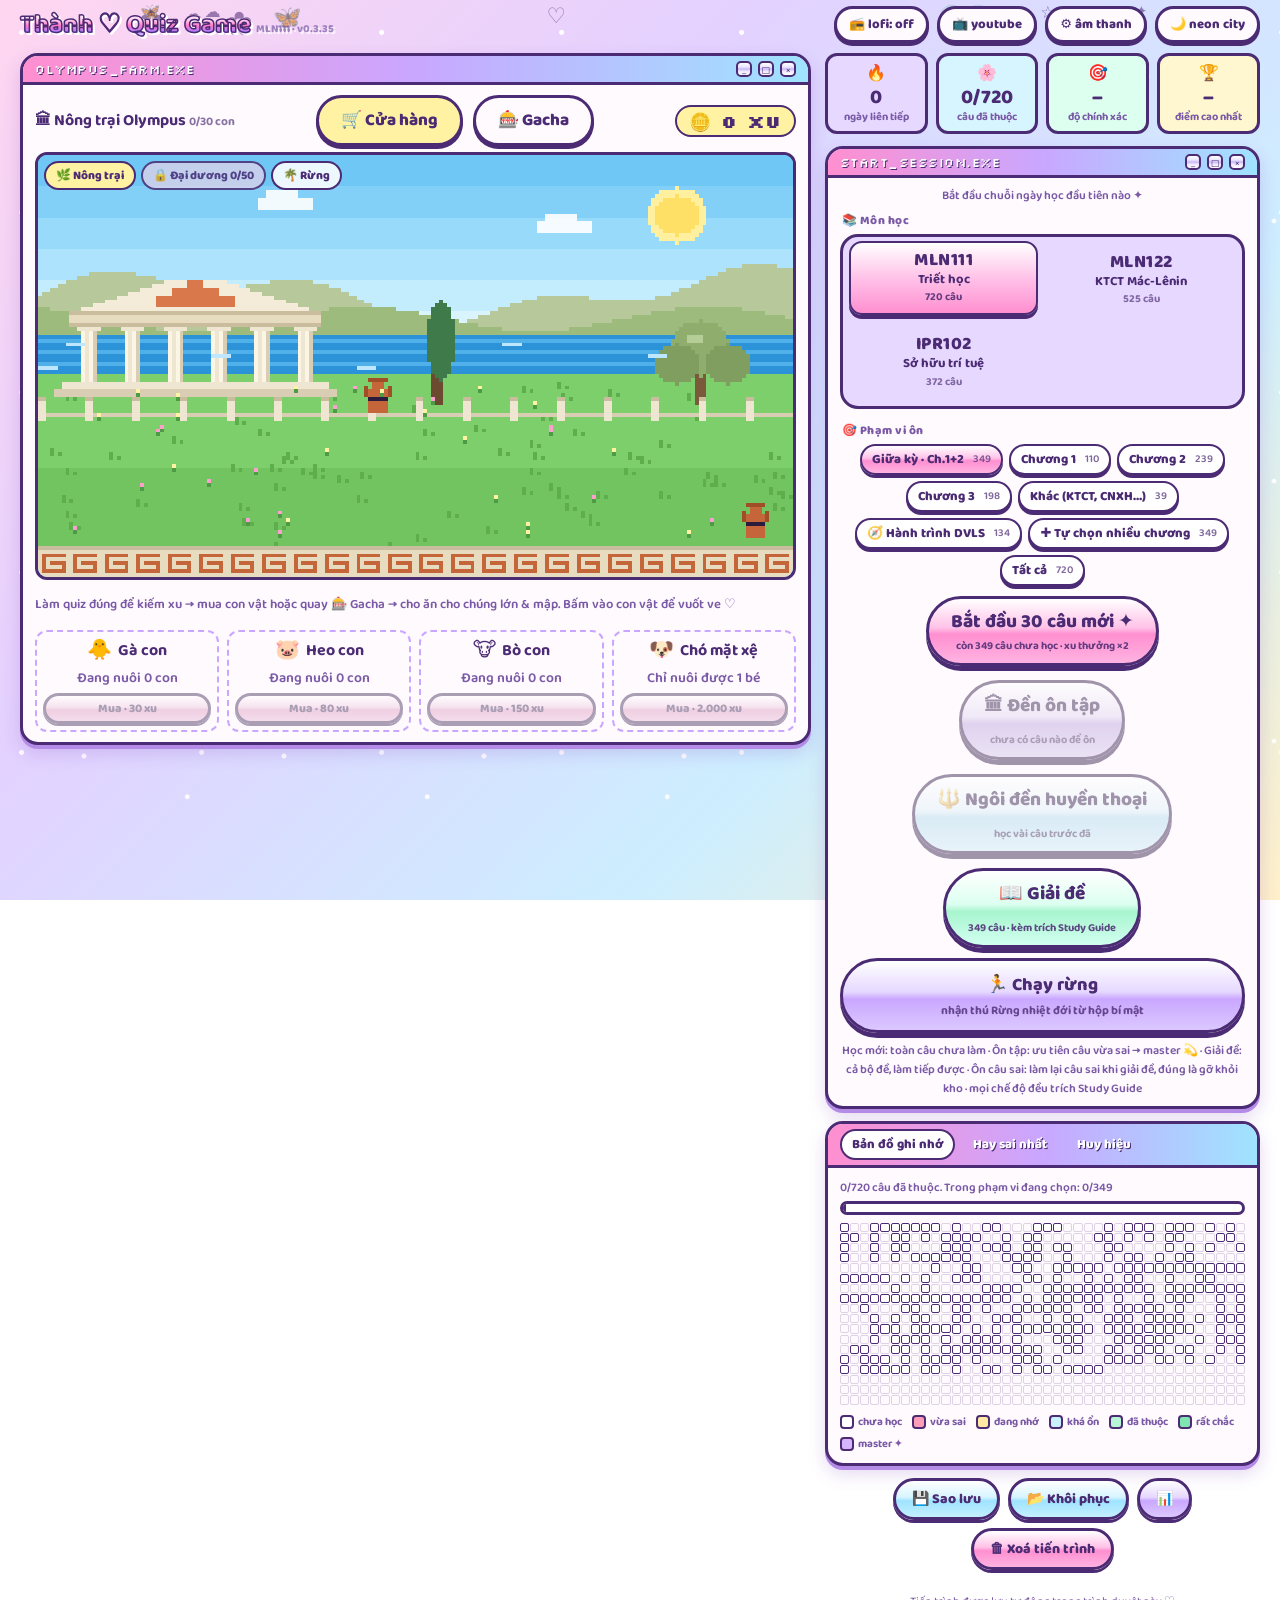
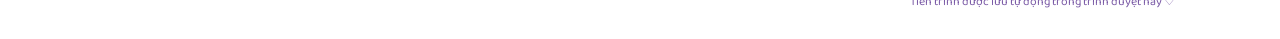
==== commit c94e82a9: "Lời giải dùng tham số {A}-{F} theo thứ tự hiển thị; thông báo vật phẩm hộp bí mật tự tắt (v0.3.35) C" ====
--- a/index.html
+++ b/index.html
@@ -9,7 +9,7 @@
 <meta name="mobile-web-app-capable" content="yes">
 <meta name="apple-mobile-web-app-title" content="Thành Quiz">
 <meta name="theme-color" content="#ff7ac8">
-<title>Thành Quiz Game · MLN111 v0.3.34</title>
+<title>Thành Quiz Game · MLN111 v0.3.35</title>
 <link rel="preconnect" href="https://fonts.googleapis.com">
 <link rel="preconnect" href="https://fonts.gstatic.com" crossorigin>
 <link href="https://fonts.googleapis.com/css2?family=Baloo+2:wght@500;700;800&family=Silkscreen&family=VT323&display=swap" rel="stylesheet">
@@ -33,7 +33,7 @@
 <canvas id="city"></canvas>
 <div class="floaty" id="floaty"></div>
 <div class="theme-bar">
-  <span class="tb-title">Thành ♡ Quiz Game <small><span class="subj-code">MLN111</span> · v0.3.34</small></span>
+  <span class="tb-title">Thành ♡ Quiz Game <small><span class="subj-code">MLN111</span> · v0.3.35</small></span>
   <button class="tbtn" id="lofiBtn" title="Nhạc lofi tự tạo, không cần mạng">📻 lofi: off</button>
   <button class="tbtn" id="tvBtn" title="Phát nhạc từ link YouTube">📺 youtube</button>
   <button class="tbtn" id="sndBtn" title="Cài đặt âm thanh">⚙ âm thanh</button>
@@ -42,7 +42,7 @@
 
 <div class="wrap">
   <div class="logo">
-    <h1>Thành ♡ Quiz Game <small style="font-size:12px;opacity:.6;font-weight:700"><span class="subj-code">MLN111</span> · v0.3.34</small></h1>
+    <h1>Thành ♡ Quiz Game <small style="font-size:12px;opacity:.6;font-weight:700"><span class="subj-code">MLN111</span> · v0.3.35</small></h1>
     <p><span class="day-only" id="subjDay">✦ ôn Triết học Mác–Lênin kiểu siêu cute ✦</span><span class="night-only" id="subjNight">// lofi beats to study triết học to · 2:00 AM ☂</span></p>
   </div>
 
--- a/css/run.css
+++ b/css/run.css
@@ -44,3 +44,9 @@
 [data-theme="night"] .rtoast{background:#0f0a24;color:#fff;border-color:var(--sky)}
 @media (max-width:520px){.rtitle{font-size:22px}.rrules li{font-size:14px}.rstat b{font-size:19px}.ract .btn{flex:1 1 140px}}
 .rfpanel{grid-column:1/-1;width:100%;min-width:0}.rfpanel .gdex{margin:4px 0 8px}
+/* thông báo vật phẩm từ hộp bí mật: tự tắt, không chặn thao tác (chỉ nút «Xem trong trang trại» bấm được) */
+.rover.rtoastcard{background:transparent;backdrop-filter:none;pointer-events:none;align-items:start}
+.rover.rtoastcard .rcard{pointer-events:none;margin-top:6px;max-height:92%;box-shadow:0 6px 20px rgba(40,20,70,.35);transition:opacity .4s ease,transform .4s ease}
+.rover.rtoastcard .rcard .btn{pointer-events:auto}
+.rover.rtoastcard .rcard.fading{opacity:0;transform:translateY(-10px) scale(.96)}
+.rover.rtoastcard .rbig{font-size:38px}.rover.rtoastcard .rcard .gstage{min-height:0;margin:2px 0}
